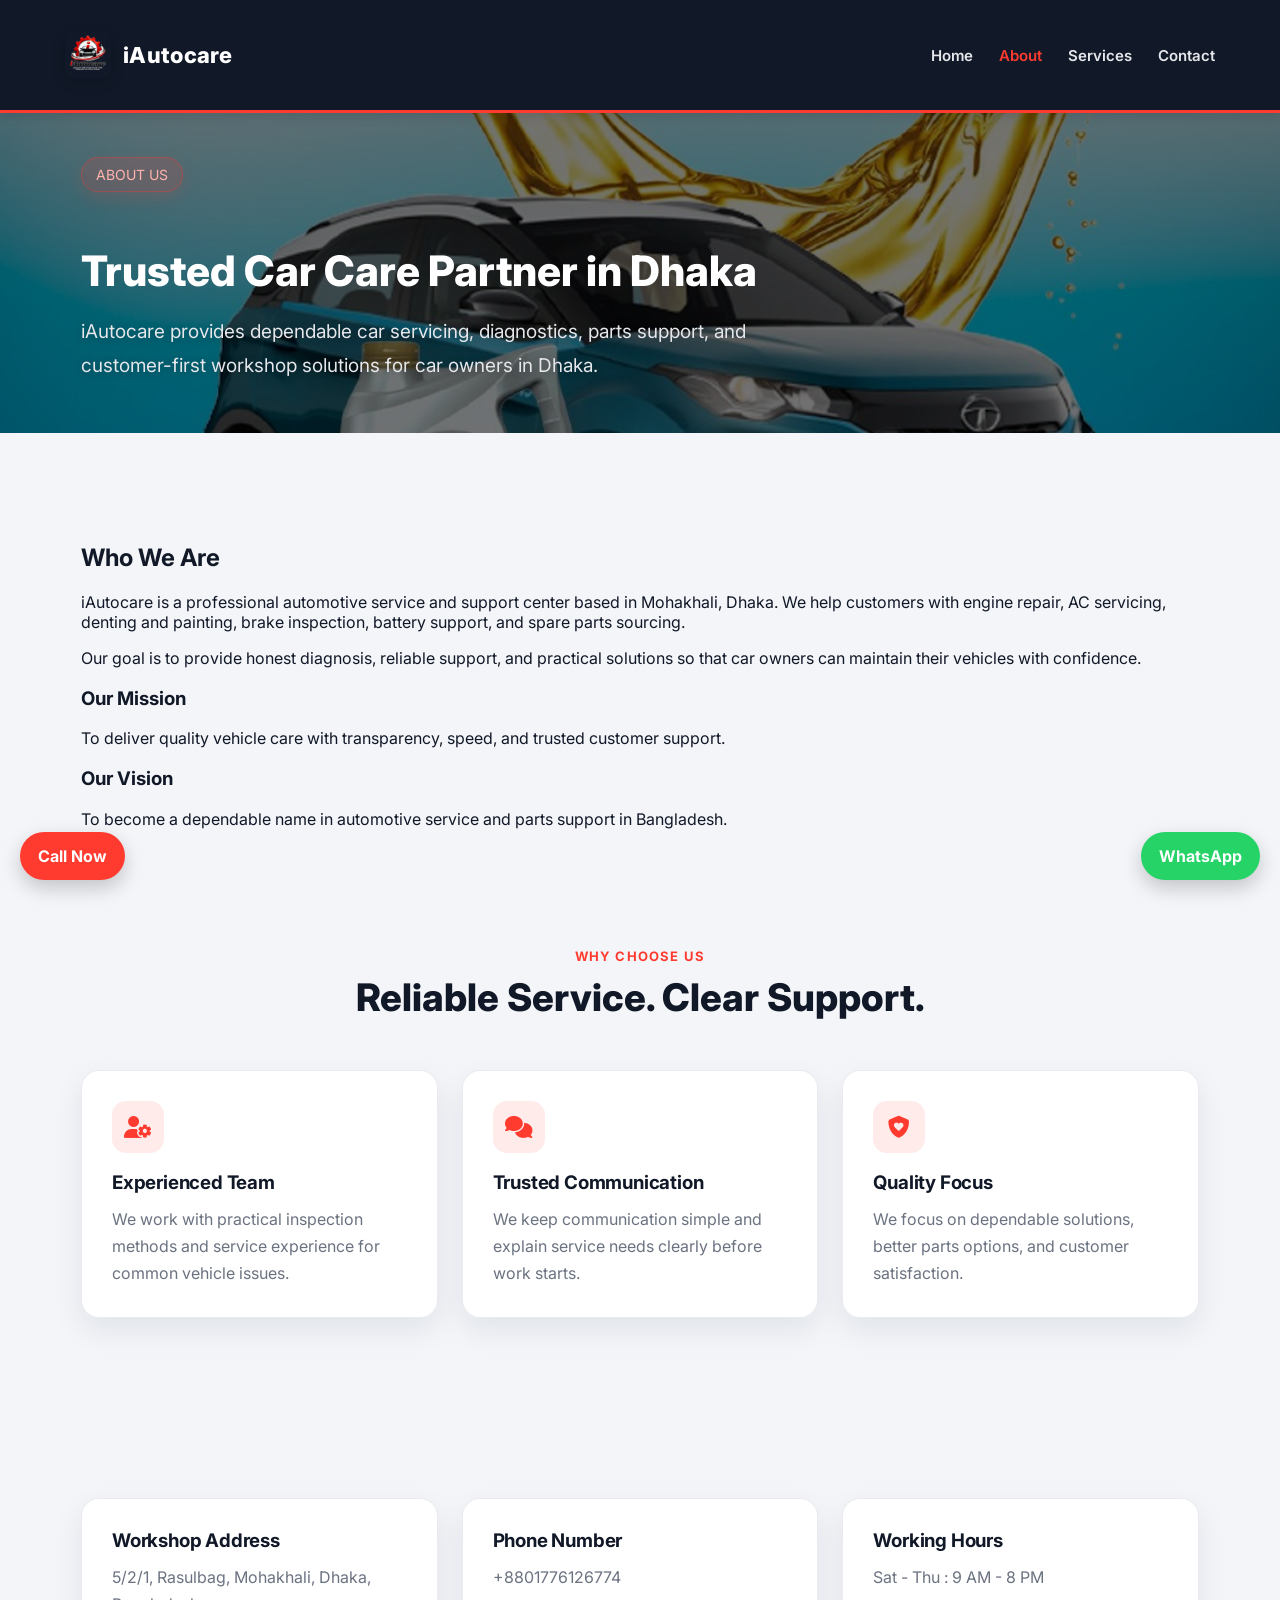
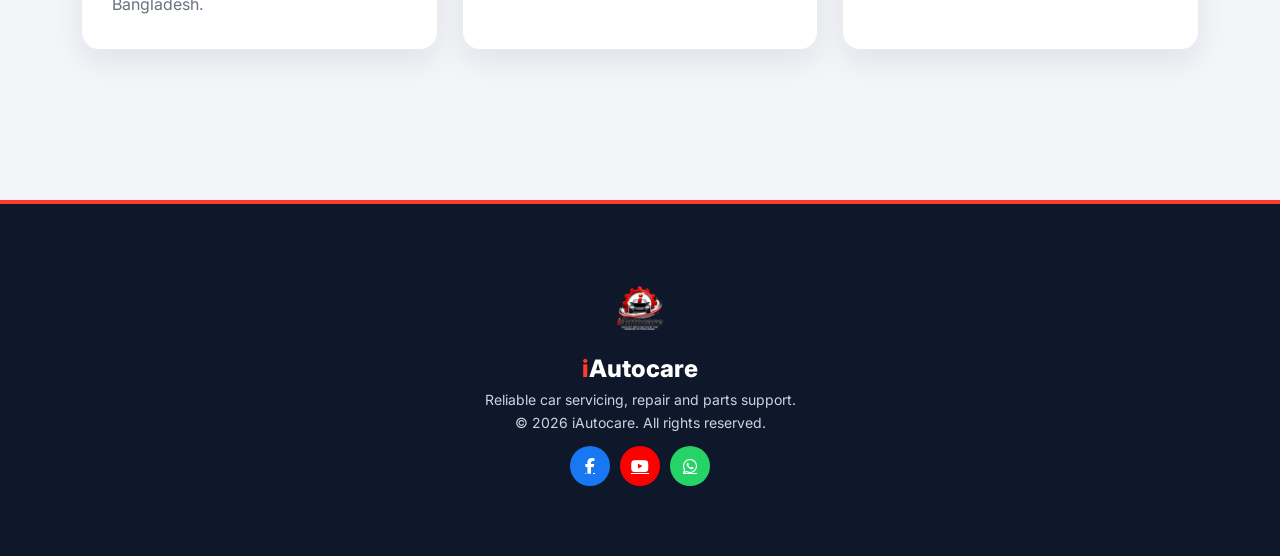
==== about.html @ 0a125080 "Add files via upload" ====
<!DOCTYPE html>
<html lang="en">
<head>
  <meta charset="UTF-8">
  <meta name="viewport" content="width=device-width, initial-scale=1.0">
  <title>About | iAutocare</title>
  <meta name="description" content="Learn more about iAutocare, a trusted car service and repair center in Dhaka offering diagnostics, servicing, parts support, and customer-first solutions.">
  <link rel="stylesheet" href="style.css">
  <link rel="stylesheet" href="https://cdnjs.cloudflare.com/ajax/libs/font-awesome/6.5.0/css/all.min.css">
  <link href="https://fonts.googleapis.com/css2?family=Inter:wght@400;500;600;700;800&display=swap" rel="stylesheet">
  <link rel="icon" href="logo.png">
</head>
<body>
<div id="preloader">
  <div class="loader-box">
    <img src="logo.png" alt="iAutocare Logo" class="loader-logo">
    <div class="loader-spinner"></div>
    <p>Loading iAutocare...</p>
  </div>
</div>

  <header class="topbar">
    <div class="container nav-wrap">
      <div class="logo">
        <img src="logo.png" alt="iAutocare Logo">
        <span><span class="logo-red">i</span>Autocare</span>
      </div>

      <nav class="nav">
        <a href="index.html">Home</a>
        <a href="about.html" class="active">About</a>
        <a href="services.html">Services</a>
        <a href="contact.html">Contact</a>
      </nav>
    </div>
  </header>

  <section class="page-banner about-banner">
    <div class="container hero-content">
      <p class="tag">ABOUT US</p>
      <h1>Trusted Car Care Partner in Dhaka</h1>
      <p class="hero-text">
        iAutocare provides dependable car servicing, diagnostics, parts support,
        and customer-first workshop solutions for car owners in Dhaka.
      </p>
    </div>
  </section>

  <section class="reveal" style="padding: 90px 0;">
    <div class="container">
      <div class="about-grid">
        <div class="about-card large-card">
          <h2>Who We Are</h2>
          <p>
            iAutocare is a professional automotive service and support center based in
            Mohakhali, Dhaka. We help customers with engine repair, AC servicing,
            denting and painting, brake inspection, battery support, and spare parts sourcing.
          </p>
          <p>
            Our goal is to provide honest diagnosis, reliable support, and practical solutions
            so that car owners can maintain their vehicles with confidence.
          </p>
        </div>

        <div class="about-card">
          <h3>Our Mission</h3>
          <p>To deliver quality vehicle care with transparency, speed, and trusted customer support.</p>
        </div>

        <div class="about-card">
          <h3>Our Vision</h3>
          <p>To become a dependable name in automotive service and parts support in Bangladesh.</p>
        </div>
      </div>
    </div>
  </section>

  <section class="reveal" style="padding-bottom: 90px;">
    <div class="container">
      <div class="section-title">
        <p>WHY CHOOSE US</p>
        <h2>Reliable Service. Clear Support.</h2>
      </div>

      <div class="why-grid">
        <div class="why-card">
          <div class="feature-icon"><i class="fa-solid fa-user-gear"></i></div>
          <h3>Experienced Team</h3>
          <p>We work with practical inspection methods and service experience for common vehicle issues.</p>
        </div>

        <div class="why-card">
          <div class="feature-icon"><i class="fa-solid fa-comments"></i></div>
          <h3>Trusted Communication</h3>
          <p>We keep communication simple and explain service needs clearly before work starts.</p>
        </div>

        <div class="why-card">
          <div class="feature-icon"><i class="fa-solid fa-shield-heart"></i></div>
          <h3>Quality Focus</h3>
          <p>We focus on dependable solutions, better parts options, and customer satisfaction.</p>
        </div>
      </div>
    </div>
  </section>

  <section class="contact-preview reveal">
    <div class="container contact-grid">
      <div class="contact-card">
        <h3>Workshop Address</h3>
        <p>5/2/1, Rasulbag, Mohakhali, Dhaka, Bangladesh.</p>
      </div>
      <div class="contact-card">
        <h3>Phone Number</h3>
        <p>+8801776126774</p>
      </div>
      <div class="contact-card">
        <h3>Working Hours</h3>
        <p>Sat - Thu : 9 AM - 8 PM</p>
      </div>
    </div>
  </section>

  <footer class="footer">
  <div class="container footer-container">
    <div class="footer-center">
      <img src="logo.png" class="footer-logo-img" alt="iAutocare logo">
      <h3><span class="logo-red">i</span>Autocare</h3>
      <p>Reliable car servicing, repair and parts support.</p>
      <p>© 2026 iAutocare. All rights reserved.</p>

      <div class="footer-social">
  <a href="#" class="facebook">
    <i class="fab fa-facebook-f"></i>
  </a>

  <a href="#" class="youtube">
    <i class="fab fa-youtube"></i>
  </a>

  <a href="https://wa.me/8801776126774" target="_blank" class="whatsapp">
    <i class="fab fa-whatsapp"></i>
  </a>
</div>
    </div>
  </div>
</footer>

  <a class="whatsapp-btn" href="https://wa.me/8801776126774?text=Hello%20iAutocare,%20I%20need%20car%20service" target="_blank">WhatsApp</a>
  <a class="call-btn" href="tel:+8801776126774">Call Now</a>

  <script src="script.js"></script>
</body>
</html>
---- style.css ----
body {
  margin: 0;
  font-family: 'Inter', Arial, Helvetica, sans-serif;
  background: #f3f5f9;
  color: #111827;
}

html {
  scroll-behavior: smooth;
}

.container {
  width: 90%;
  max-width: 1150px;
  margin: auto;
}

.topbar {
  background: rgba(11, 11, 15, 0.92);
  backdrop-filter: blur(8px);
  position: sticky;
  top: 0;
  z-index: 1000;
  border-bottom: 1px solid rgba(255,255,255,0.06);
  padding: 16px 0;
}

.nav-wrap {
  display: flex;
  justify-content: space-between;
  align-items: center;
}

.logo {
  display: flex;
  align-items: center;
  gap: 12px;
  transition: transform 0.25s ease;
}

.logo:hover {
  transform: translateY(-1px);
}

.logo img {
  height: 46px;
  display: block;
  border-radius: 8px;
  box-shadow: 0 4px 14px rgba(0, 0, 0, 0.18);
}

.logo span {
  font-size: 22px;
  font-weight: 800;
  color: white;
  letter-spacing: 0.3px;
}

.logo-red {
  color: #ff3b30;
}

.nav a {
  color: #ffffff;
  text-decoration: none;
  margin-left: 22px;
  font-size: 15px;
  font-weight: 500;
  transition: color 0.25s ease, opacity 0.25s ease;
}

.nav a:hover,
.nav a.active {
  color: #ff3b30;
}

.hero {
  position: relative;
  min-height: 82vh;
  display: flex;
  align-items: center;
  background: linear-gradient(rgba(0,0,0,0.45), rgba(0,0,0,0.45)), url("https://images.unsplash.com/photo-1487754180451-c456f719a1fc?auto=format&fit=crop&w=1400&q=80");
  background-size: cover;
  background-position: center;
  color: white;
  padding: 110px 0;
  overflow: hidden;
}

.hero-overlay {
  position: absolute;
  inset: 0;
  background: linear-gradient(to right, rgba(0,0,0,0.65), rgba(0,0,0,0.2));
  z-index: 1;
}

.hero-content {
  position: relative;
  z-index: 2;
  max-width: 760px;
  animation: fadeUp 0.9s ease;
}

.tag {
  display: inline-block;
  background: rgba(255, 59, 48, 0.15);
  border: 1px solid rgba(255, 59, 48, 0.35);
  color: #ffb4ad;
  padding: 8px 14px;
  border-radius: 30px;
  font-size: 14px;
  margin-bottom: 18px;
  box-shadow: 0 6px 16px rgba(255, 59, 48, 0.15);
}

.hero h1 {
  font-size: 60px;
  line-height: 1.05;
  margin: 0 0 20px;
  font-weight: 800;
  letter-spacing: -1px;
  text-shadow: 0 2px 12px rgba(0,0,0,0.35);
}

.hero-text {
  font-size: 19px;
  line-height: 1.8;
  color: #d1d5db;
  max-width: 650px;
  text-shadow: 0 1px 8px rgba(0,0,0,0.25);
}

.hero-points {
  display: flex;
  flex-wrap: wrap;
  gap: 16px;
  margin-top: 20px;
  color: #e5e7eb;
  font-size: 14px;
}

.hero-points i {
  color: #ff3b30;
  margin-right: 6px;
}

.hero-buttons {
  margin-top: 30px;
}

.btn {
  display: inline-block;
  text-decoration: none;
  padding: 14px 26px;
  border-radius: 10px;
  font-weight: 700;
  margin-right: 12px;
  border: 0;
  cursor: pointer;
  transition: transform 0.2s ease, box-shadow 0.25s ease, background 0.25s ease;
  box-shadow: 0 10px 24px rgba(0, 0, 0, 0.16);
}

.btn:hover {
  transform: translateY(-2px);
}

.btn-primary {
  background: #ff3b30;
  color: white;
}

.btn-primary:hover {
  background: #e12d23;
}

.btn-dark {
  background: #1f2937;
  color: white;
}

.btn-dark:hover {
  background: #111827;
}

.full-btn {
  width: 100%;
}

.stats {
  background: #0b0b0f;
  padding: 60px 20px;
  text-align: center;
}

.stats-grid {
  display: grid;
  grid-template-columns: repeat(4, 1fr);
  gap: 20px;
}

.stat-box {
  background: #111;
  padding: 30px;
  border-radius: 16px;
  transition: transform 0.3s ease, box-shadow 0.3s ease;
}

.stat-box:hover {
  transform: translateY(-5px);
  box-shadow: 0 10px 25px rgba(0,0,0,0.3);
}

.stat-box h2 {
  font-size: 32px;
  color: #ff3b30;
  margin: 0;
}

.stat-box p {
  color: #ccc;
  margin-top: 10px;
}

.features {
  margin-top: -35px;
  position: relative;
  z-index: 5;
}

.feature-grid,
.service-grid,
.why-grid,
.contact-grid,
.testimonial-grid,
.gallery-grid {
  display: grid;
  grid-template-columns: repeat(3, 1fr);
  gap: 24px;
}

.feature-box,
.card,
.why-card,
.contact-card,
.testimonial-card,
.parts-text,
.parts-form {
  background: rgba(255,255,255,0.97);
  border-radius: 18px;
  padding: 30px;
  box-shadow: 0 12px 30px rgba(17, 24, 39, 0.08);
  border: 1px solid rgba(229, 231, 235, 0.8);
  transition: transform 0.25s ease, box-shadow 0.25s ease;
}

.feature-box:hover,
.card:hover,
.why-card:hover,
.contact-card:hover,
.testimonial-card:hover,
.parts-text:hover,
.parts-form:hover {
  transform: translateY(-6px);
  box-shadow: 0 18px 40px rgba(17, 24, 39, 0.12);
}

.feature-icon {
  width: 52px;
  height: 52px;
  display: inline-flex;
  align-items: center;
  justify-content: center;
  border-radius: 14px;
  background: rgba(255, 59, 48, 0.1);
  color: #ff3b30;
  font-size: 22px;
  margin-bottom: 18px;
}

.services-section,
.parts-section,
.testimonial-section,
.gallery-section,
.contact-preview,
.cta-section {
  padding: 90px 0;
}

.section-title {
  text-align: center;
  margin-bottom: 50px;
}

.section-title p {
  color: #ff3b30;
  font-weight: 700;
  margin-bottom: 10px;
  font-size: 13px;
  letter-spacing: 1.2px;
  text-transform: uppercase;
}

.section-title h2 {
  font-size: 38px;
  margin: 0;
  font-weight: 800;
  color: #111827;
}

.card h3,
.feature-box h3,
.why-card h3,
.contact-card h3,
.testimonial-card h4 {
  margin-top: 0;
  margin-bottom: 12px;
  letter-spacing: -0.2px;
}

.card p,
.feature-box p,
.why-card p,
.contact-card p,
.testimonial-card p,
.parts-text p {
  margin: 0;
  color: #6b7280;
  line-height: 1.7;
}

.parts-box {
  display: grid;
  grid-template-columns: 1fr 1fr;
  gap: 28px;
  align-items: start;
}

.check-list {
  padding-left: 18px;
  color: #374151;
  line-height: 1.9;
  margin-top: 20px;
}

.parts-form input,
.parts-form textarea {
  width: 100%;
  padding: 14px 14px;
  margin-bottom: 14px;
  border: 1px solid #d1d5db;
  border-radius: 10px;
  font-size: 15px;
  box-sizing: border-box;
  transition: border-color 0.25s ease, box-shadow 0.25s ease, background 0.25s ease;
}

.parts-form textarea {
  min-height: 130px;
  resize: vertical;
}

.parts-form input:focus,
.parts-form textarea:focus {
  outline: none;
  border-color: #ff3b30;
  box-shadow: 0 0 0 4px rgba(255, 59, 48, 0.12);
  background: #fff;
}

.testimonial-card p {
  font-style: italic;
}

.gallery-item {
  position: relative;
  border-radius: 16px;
  overflow: hidden;
  height: 220px;
  box-shadow: 0 10px 24px rgba(0,0,0,0.08);
}

.gallery-item img {
  width: 100%;
  height: 100%;
  object-fit: cover;
  transition: 0.4s;
}

.gallery-item p {
  position: absolute;
  bottom: 10px;
  left: 15px;
  color: white;
  font-weight: 700;
  z-index: 2;
  margin: 0;
}

.gallery-item::after {
  content: "";
  position: absolute;
  inset: 0;
  background: rgba(0,0,0,0.35);
}

.gallery-item:hover img {
  transform: scale(1.08);
}

.cta-box {
  background: linear-gradient(135deg, #111827, #1f2937);
  color: white;
  border-radius: 20px;
  padding: 35px 40px;
  display: flex;
  justify-content: space-between;
  align-items: center;
}

.small-title {
  color: #ff8a80;
  margin: 0 0 8px;
  font-weight: 700;
}

.cta-box h2 {
  margin: 0;
  font-size: 30px;
}

.footer {
  background: linear-gradient(135deg, #0d0d0d, #1a1a1a);
  padding: 40px;
  position: relative;
  border-top: 1px solid rgba(255,255,255,0.05);
}

.footer-container {
  position: relative;
}

.footer-left {
  position: absolute;
  left: 0;
  top: 50%;
  transform: translateY(-50%);
}

.footer-left a {
  background: #1a1a1a;
  padding: 12px;
  border-radius: 50%;
  margin: 6px;
  display: block;
  color: #ccc;
  transition: 0.3s;
}

.footer-left a:hover {
  background: #ff3b30;
  color: white;
  transform: translateY(-3px);
}

.footer-center {
  text-align: center;
}

.footer-logo-img {
  height: 55px;
  margin-bottom: 8px;
  transition: 0.3s;
}

.footer-logo-img:hover {
  transform: scale(1.08);
  filter: drop-shadow(0 0 8px #ff3b30);
}

.footer-center h3 {
  color: white;
  font-size: 22px;
  margin: 0 0 10px;
}

.footer-center p {
  color: #ccc;
  font-size: 14px;
  margin: 4px 0;
}

.whatsapp-btn,
.call-btn {
  position: fixed;
  bottom: 20px;
  color: white;
  text-decoration: none;
  padding: 14px 18px;
  border-radius: 30px;
  font-weight: 700;
  box-shadow: 0 8px 20px rgba(0,0,0,0.2);
  transition: transform 0.25s ease, box-shadow 0.25s ease;
  z-index: 999;
}

.whatsapp-btn {
  right: 20px;
  background: #25d366;
}

.call-btn {
  left: 20px;
  background: #ff3b30;
}

.whatsapp-btn:hover,
.call-btn:hover {
  transform: translateY(-3px);
  box-shadow: 0 14px 28px rgba(0, 0, 0, 0.22);
}

.reveal {
  opacity: 0;
  transform: translateY(40px);
  transition: all 0.8s ease;
}

.reveal.active {
  opacity: 1;
  transform: translateY(0);
}

@keyframes fadeUp {
  from {
    opacity: 0;
    transform: translateY(18px);
  }
  to {
    opacity: 1;
    transform: translateY(0);
  }
}

@media (max-width: 900px) {
  .feature-grid,
  .service-grid,
  .contact-grid,
  .testimonial-grid,
  .gallery-grid,
  .parts-box,
  .stats-grid {
    grid-template-columns: 1fr;
  }

  .nav-wrap,
  .cta-box {
    flex-direction: column;
    align-items: flex-start;
    gap: 16px;
  }

  .hero h1 {
    font-size: 40px;
  }

  .hero-text {
    font-size: 16px;
  }

  .features {
    margin-top: 0;
    padding-top: 25px;
  }

  .footer-left {
    position: static;
    transform: none;
    margin-bottom: 16px;
    text-align: center;
  }

  .footer-left a {
    display: inline-block;
  }

  .footer-container {
    text-align: center;
  }

  .nav a {
    margin-left: 0;
    margin-right: 16px;
  }
}
/* PREMIUM FEATURE CARDS */

.features {
  margin-top: -35px;
  position: relative;
  z-index: 5;
}

.feature-grid {
  display: grid;
  grid-template-columns: repeat(3, 1fr);
  gap: 28px;
}

.premium-feature {
  background: linear-gradient(180deg, #ffffff, #f8fafc);
  border-radius: 22px;
  padding: 32px 28px 30px;
  box-shadow: 0 18px 40px rgba(15, 23, 42, 0.08);
  border: 1px solid rgba(226, 232, 240, 0.9);
  text-align: left;
  position: relative;
  overflow: hidden;
  transition: transform 0.3s ease, box-shadow 0.3s ease;
}

.premium-feature::before {
  content: "";
  position: absolute;
  top: 0;
  left: 0;
  height: 4px;
  width: 100%;
  background: linear-gradient(90deg, #ff3b30, #ff6a5f);
}

.premium-feature:hover {
  transform: translateY(-8px);
  box-shadow: 0 24px 50px rgba(15, 23, 42, 0.14);
}

.premium-icon-wrap {
  margin-bottom: 22px;
}

.premium-icon {
  width: 74px;
  height: 74px;
  border-radius: 50%;
  display: inline-flex;
  align-items: center;
  justify-content: center;
  background: radial-gradient(circle at 30% 30%, #ff5a4f, #ff1f1f);
  color: #ffffff;
  font-size: 30px;
  box-shadow: 0 14px 28px rgba(255, 59, 48, 0.28);
  border: 3px solid rgba(255,255,255,0.25);
}

.premium-feature h3 {
  font-size: 20px;
  font-weight: 800;
  margin: 0 0 14px;
  color: #0f172a;
}

.feature-line {
  width: 100%;
  height: 1px;
  background: linear-gradient(90deg, rgba(226,232,240,1), rgba(226,232,240,0.2));
  margin-bottom: 18px;
}

.premium-feature p {
  margin: 0;
  color: #475569;
  line-height: 1.8;
  font-size: 16px;
}

@media (max-width: 900px) {
  .feature-grid {
    grid-template-columns: 1fr;
  }

  .premium-feature {
    padding: 28px 22px;
  }

  .premium-icon {
    width: 66px;
    height: 66px;
    font-size: 26px;
  }
}
/* PREMIUM SERVICE CARDS */

.premium-service-card {
  background: linear-gradient(180deg, #ffffff, #f8fafc);
  border-radius: 22px;
  padding: 28px;
  box-shadow: 0 18px 40px rgba(15, 23, 42, 0.08);
  border: 1px solid rgba(226, 232, 240, 0.9);
  position: relative;
  overflow: hidden;
  transition: transform 0.3s ease, box-shadow 0.3s ease;
}

.premium-service-card::before {
  content: "";
  position: absolute;
  inset: 0 auto auto 0;
  width: 100%;
  height: 4px;
  background: linear-gradient(90deg, #ff3b30, #ff6a5f);
}

.premium-service-card:hover {
  transform: translateY(-8px);
  box-shadow: 0 24px 50px rgba(15, 23, 42, 0.14);
}

.service-top {
  display: flex;
  align-items: center;
  justify-content: space-between;
  margin-bottom: 18px;
}

.service-badge {
  width: 58px;
  height: 58px;
  border-radius: 16px;
  display: inline-flex;
  align-items: center;
  justify-content: center;
  background: rgba(255, 59, 48, 0.1);
  color: #ff3b30;
  font-size: 24px;
}

.service-label {
  font-size: 12px;
  font-weight: 700;
  text-transform: uppercase;
  letter-spacing: 1px;
  color: #ff3b30;
  background: rgba(255, 59, 48, 0.08);
  padding: 8px 12px;
  border-radius: 999px;
}

.premium-service-card h3 {
  font-size: 22px;
  font-weight: 800;
  margin: 0 0 14px;
  color: #0f172a;
}

.premium-service-card p {
  margin: 0;
  color: #475569;
  line-height: 1.8;
  font-size: 15px;
}

.service-link {
  display: inline-flex;
  align-items: center;
  gap: 8px;
  margin-top: 22px;
  text-decoration: none;
  font-weight: 700;
  color: #111827;
  transition: color 0.25s ease, transform 0.25s ease;
}

.service-link i {
  font-size: 13px;
}

.service-link:hover {
  color: #ff3b30;
  transform: translateX(3px);
}

@media (max-width: 900px) {
  .premium-service-card {
    padding: 24px 20px;
  }

  .service-top {
    gap: 12px;
    align-items: flex-start;
    flex-direction: column;
  }
}
/* SERVICES PAGE PREMIUM */

.services-hero {
  padding: 80px 0;
  text-align: center;
  background: linear-gradient(135deg, #0f172a, #1e293b);
  color: white;
}

.services-hero h1 {
  font-size: 40px;
  margin-bottom: 10px;
}

.services-hero p {
  color: #cbd5e1;
}

/* GRID */
.service-grid {
  display: grid;
  grid-template-columns: repeat(3, 1fr);
  gap: 28px;
  padding: 60px 0;
}

.premium-service-card h3 {
  margin-bottom: 10px;
  font-size: 20px;
}

.premium-service-card p {
  color: #555;
  font-size: 14px;
}

/* FOOTER CENTER */
.footer-center {
  text-align: center;
  padding: 40px 0;
}

.footer-logo {
  height: 50px;
  margin-bottom: 10px;
}

.social-icons {
  margin-top: 15px;
}

.social-icons a {
  margin: 0 10px;
  color: white;
  background: #ff3b30;
  padding: 10px;
  border-radius: 50%;
}

@media (max-width: 900px) {
  .service-grid {
    grid-template-columns: 1fr;
  }
}
/* FINAL FIX FOR SERVICES PAGE */

.services-hero {
  padding: 80px 0;
  text-align: center;
  background: linear-gradient(135deg, #0f172a, #1e293b);
  color: white;
}

.services-hero h1 {
  font-size: 40px;
  margin-bottom: 10px;
}

.services-hero p {
  color: #cbd5e1;
  margin: 0;
}

.service-grid {
  display: grid;
  grid-template-columns: repeat(3, 1fr);
  gap: 28px;
  padding: 60px 0;
}

.premium-service-card {
  background: linear-gradient(180deg, #ffffff, #f8fafc) !important;
  border-radius: 22px !important;
  padding: 30px !important;
  text-align: center;
  box-shadow: 0 18px 40px rgba(15, 23, 42, 0.08) !important;
  border: 1px solid rgba(226, 232, 240, 0.9) !important;
  position: relative;
  overflow: hidden;
  transition: transform 0.3s ease, box-shadow 0.3s ease;
}

.premium-service-card::before {
  content: "";
  position: absolute;
  inset: 0 auto auto 0;
  width: 100%;
  height: 4px;
  background: linear-gradient(90deg, #ff3b30, #ff6a5f);
}

.premium-service-card:hover {
  transform: translateY(-10px);
  box-shadow: 0 25px 60px rgba(15, 23, 42, 0.14);
}

.service-icon {
  font-size: 30px;
  color: #ff3b30;
  margin-bottom: 15px;
}

.premium-service-card h3 {
  font-size: 20px;
  margin-bottom: 10px;
  color: #111827;
}

.premium-service-card p {
  color: #555;
  font-size: 14px;
  line-height: 1.7;
  margin: 0;
}

.footer-center {
  text-align: center;
  padding: 40px 0;
}

.social-icons {
  margin-top: 15px;
}

.social-icons a {
  margin: 0 10px;
  color: white;
  background: #ff3b30;
  padding: 10px;
  border-radius: 50%;
  display: inline-block;
}

@media (max-width: 900px) {
  .service-grid {
    grid-template-columns: 1fr;
  }
}
/* PREMIUM FOOTER FIX */

footer {
  background: #0f172a;
  color: #cbd5e1;
  padding: 60px 0 40px;
  position: relative;
}

.footer-container {
  max-width: 1100px;
  margin: auto;
  text-align: center;
  position: relative;
}

/* Logo center */
.footer-logo img {
  height: 50px;
  margin-bottom: 10px;
}

.footer-logo h2 {
  color: white;
  margin-bottom: 8px;
}

/* Text */
.footer-text {
  font-size: 14px;
  margin-bottom: 10px;
}

/* ABOUT / SERVICES / CONTACT HERO FINAL */

.page-banner,
.services-hero {
  position: relative;
  min-height: 320px;
  display: flex;
  align-items: center;
  color: white;
  overflow: hidden;
  background-size: cover;
  background-position: center;
}

.page-banner::before,
.services-hero::before {
  content: "";
  position: absolute;
  inset: 0;
  background: rgba(0, 0, 0, 0.55);
}

.page-banner .container,
.services-hero .container {
  position: relative;
  z-index: 2;
}

.page-banner h1,
.services-hero h1 {
  font-size: 42px;
  font-weight: 800;
  margin-bottom: 10px;
  color: white;
}

.page-banner .hero-text,
.services-hero .hero-text {
  color: #e5e7eb;
  max-width: 700px;
}

.about-banner {
  background: url('images/about.jpg') center/cover no-repeat;
}

.contact-banner {
  background: url('images/contact.jpg') center/cover no-repeat;
}

.services-banner {
  background: url('images/service.jpg') center/cover no-repeat;
}

@media (max-width: 900px) {
  .page-banner,
  .services-hero {
    min-height: 260px;
    padding: 40px 0;
  }

  .page-banner h1,
  .services-hero h1 {
    font-size: 30px;
  }
}
/* PRELOADER FINAL FIX */

#preloader {
  position: fixed !important;
  top: 0 !important;
  left: 0 !important;
  right: 0 !important;
  bottom: 0 !important;
  width: 100% !important;
  height: 100vh !important;
  background: #05070d !important;
  display: flex !important;
  align-items: center !important;
  justify-content: center !important;
  z-index: 999999 !important;
  overflow: hidden !important;
}

#preloader.hide {
  opacity: 0;
  visibility: hidden;
  pointer-events: none;
  transition: opacity 0.5s ease, visibility 0.5s ease;
}

.loader-box {
  display: flex !important;
  flex-direction: column !important;
  align-items: center !important;
  justify-content: center !important;
  text-align: center !important;
  margin: 0 auto !important;
}

.loader-logo {
  width: 85px !important;
  height: 85px !important;
  object-fit: contain !important;
  margin-bottom: 20px !important;
}

.loader-spinner {
  width: 44px !important;
  height: 44px !important;
  margin: 0 auto 16px !important;
  border: 4px solid rgba(255,255,255,0.14) !important;
  border-top: 4px solid #ff3b30 !important;
  border-radius: 50% !important;
  animation: spin 0.9s linear infinite !important;
}

.loader-box p {
  color: #ffffff !important;
  font-size: 15px !important;
  margin: 0 !important;
  letter-spacing: 0.4px !important;
}

@keyframes spin {
  to {
    transform: rotate(360deg);
  }
}
/* MOBILE OVERFLOW FIX */
html, body {
  overflow-x: hidden;
  max-width: 100%;
}

* {
  box-sizing: border-box;
}

img {
  max-width: 100%;
  height: auto;
}

.container {
  width: 100%;
  max-width: 1150px;
  margin: 0 auto;
  padding-left: 16px;
  padding-right: 16px;
}

@media (max-width: 900px) {
  .nav-wrap {
    flex-direction: column;
    align-items: flex-start;
    gap: 14px;
  }

  .nav {
    display: flex;
    flex-wrap: wrap;
    gap: 14px;
  }

  .nav a {
    margin-left: 0;
    margin-right: 0;
  }

  .logo {
    flex-wrap: wrap;
  }

  .hero,
  .page-banner,
  .services-hero {
    width: 100%;
    overflow: hidden;
  }

  .hero h1,
  .page-banner h1,
  .services-hero h1 {
    font-size: 34px;
    line-height: 1.15;
    word-break: break-word;
  }

  .hero-text,
  .page-banner .hero-text,
  .services-hero .hero-text {
    font-size: 16px;
    line-height: 1.7;
  }

  .hero-buttons {
    display: flex;
    flex-direction: column;
    gap: 12px;
  }

  .hero-buttons .btn {
    width: 100%;
    margin-right: 0;
    text-align: center;
  }
}
@media (max-width: 768px) {
  .why-grid {
    grid-template-columns: 1fr !important;
  }

  .why-card {
    width: 100%;
  }
}
/* CLEAN PREMIUM HEADER */
.topbar {
  background: #111827;
  border-bottom: 3px solid #ff3b30;
  box-shadow: 0 2px 12px rgba(0, 0, 0, 0.12);
}

.nav-wrap {
  display: flex;
  justify-content: space-between;
  align-items: center;
  padding: 16px 0;
}

.logo {
  display: flex;
  align-items: center;
  gap: 12px;
}

.logo img {
  width: 46px;
  height: 46px;
  object-fit: contain;
}

.logo span {
  font-size: 22px;
  font-weight: 800;
  color: #ffffff;
}

.logo-red {
  color: #ff3b30;
}

.nav a {
  color: #e5e7eb;
  text-decoration: none;
  margin-left: 22px;
  font-size: 15px;
  font-weight: 600;
  transition: color 0.25s ease;
}

.nav a:hover,
.nav a.active {
  color: #ff3b30;
}

/* CLEAN PREMIUM FOOTER */
.footer {
  background: #0f172a;
  border-top: 4px solid #ff3b30;
  margin-top: 60px;
  padding: 38px 20px 30px;
}

.footer-container {
  text-align: center;
}

.footer-logo-img {
  width: 58px;
  height: 58px;
  object-fit: contain;
  margin-bottom: 10px;
}

.footer-center h3 {
  color: #ffffff;
  margin: 0 0 8px;
  font-size: 24px;
  font-weight: 800;
}

.footer-center p {
  color: #cbd5e1;
  margin: 6px 0;
  font-size: 14px;
}

.footer-social {
  display: flex;
  justify-content: center;   /* center করবে */
  align-items: center;
  gap: 10px;
  margin-top: 15px;
}

.footer-social a {
  display: flex;
  align-items: center;
  justify-content: center;

  width: 40px;
  height: 40px;

  border-radius: 50%;
  background: #1e293b;
  color: #fff;

  font-size: 16px;
  transition: 0.3s ease;
}
/* Facebook */
.footer-social a.facebook {
  background: #1877f2;
}

/* YouTube */
.footer-social a.youtube {
  background: #ff0000;
}

/* WhatsApp */
.footer-social a.whatsapp {
  background: #25d366;
}

.footer-social a:hover {
  background: #ff3b30;
}

/* MOBILE */
@media (max-width: 768px) {
  .nav-wrap {
    flex-direction: column;
    align-items: flex-start;
    gap: 14px;
  }

  .nav {
    display: flex;
    flex-wrap: wrap;
    gap: 14px;
  }

  .nav a {
    margin-left: 0;
  }

  .logo span {
    font-size: 20px;
  }
}
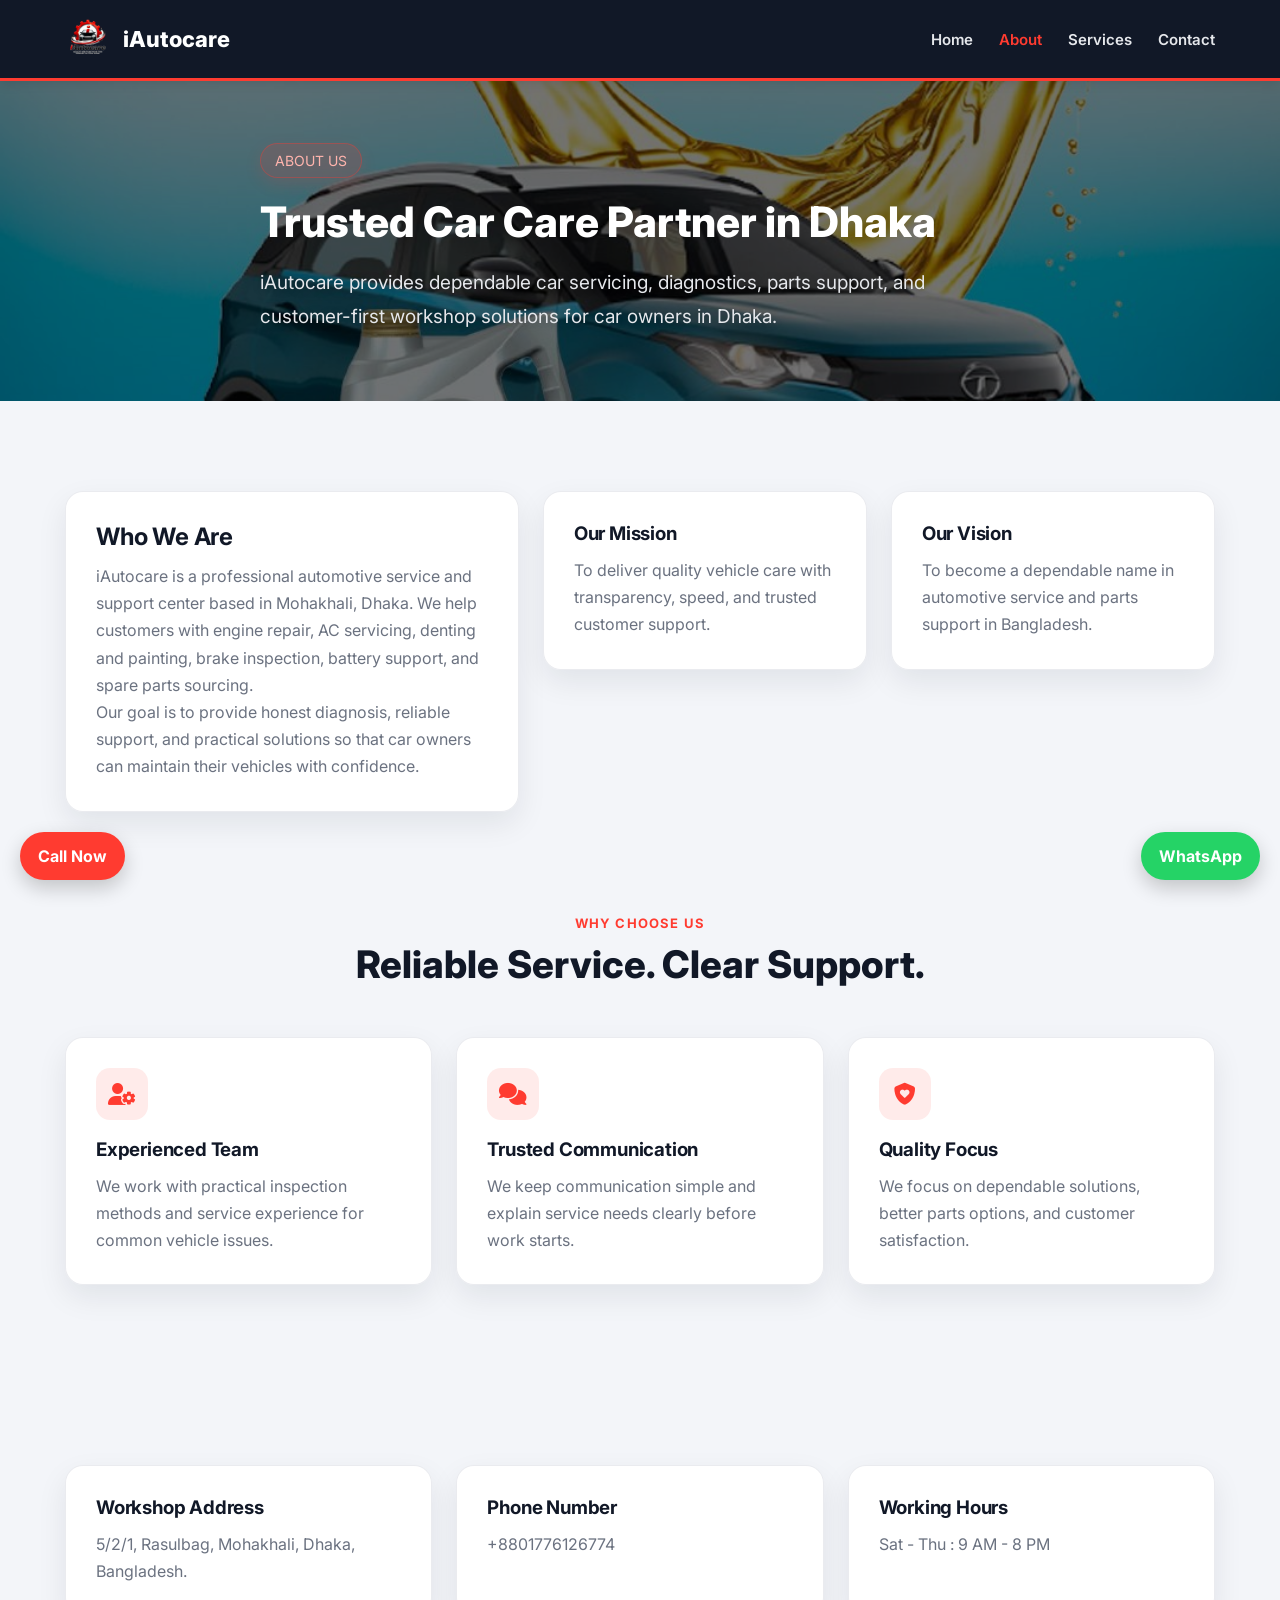
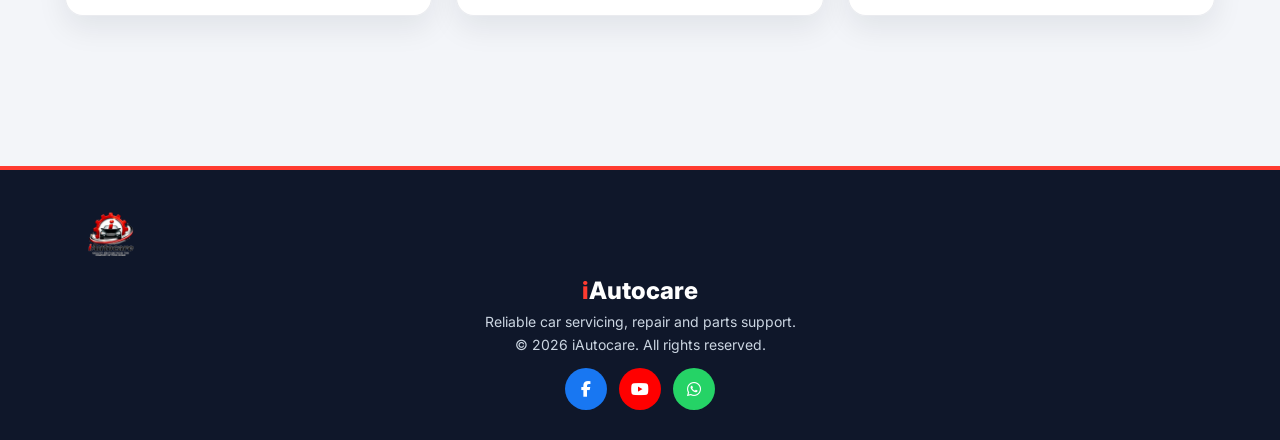
==== commit 16f2a27e: "Add files via upload" ====
--- a/about.html
+++ b/about.html
@@ -5,7 +5,7 @@
   <meta name="viewport" content="width=device-width, initial-scale=1.0">
   <title>About | iAutocare</title>
   <meta name="description" content="Learn more about iAutocare, a trusted car service and repair center in Dhaka offering diagnostics, servicing, parts support, and customer-first solutions.">
-  <link rel="stylesheet" href="style.css">
+  <link rel="stylesheet" href="style.css?v=3">
   <link rel="stylesheet" href="https://cdnjs.cloudflare.com/ajax/libs/font-awesome/6.5.0/css/all.min.css">
   <link href="https://fonts.googleapis.com/css2?family=Inter:wght@400;500;600;700;800&display=swap" rel="stylesheet">
   <link rel="icon" href="logo.png">
--- a/style.css
+++ b/style.css
@@ -1,59 +1,71 @@
+/* =========================
+   IAUTOCARE - FINAL CSS
+   DUPLICATE FREE VERSION
+========================= */
+
+/* ===== RESET / BASE ===== */
+* {
+  box-sizing: border-box;
+}
+
+html {
+  scroll-behavior: smooth;
+  overflow-x: hidden;
+}
+
 body {
   margin: 0;
   font-family: 'Inter', Arial, Helvetica, sans-serif;
   background: #f3f5f9;
   color: #111827;
-}
-
-html {
-  scroll-behavior: smooth;
+  overflow-x: hidden;
+}
+
+img {
+  max-width: 100%;
+  height: auto;
+  display: block;
 }
 
 .container {
   width: 90%;
   max-width: 1150px;
-  margin: auto;
-}
-
+  margin: 0 auto;
+}
+
+/* ===== HEADER ===== */
 .topbar {
-  background: rgba(11, 11, 15, 0.92);
-  backdrop-filter: blur(8px);
+  background: #111827;
+  border-bottom: 3px solid #ff3b30;
+  box-shadow: 0 2px 12px rgba(0, 0, 0, 0.12);
   position: sticky;
   top: 0;
   z-index: 1000;
-  border-bottom: 1px solid rgba(255,255,255,0.06);
-  padding: 16px 0;
 }
 
 .nav-wrap {
   display: flex;
   justify-content: space-between;
   align-items: center;
+  padding: 16px 0;
 }
 
 .logo {
   display: flex;
   align-items: center;
   gap: 12px;
-  transition: transform 0.25s ease;
-}
-
-.logo:hover {
-  transform: translateY(-1px);
 }
 
 .logo img {
+  width: 46px;
   height: 46px;
-  display: block;
-  border-radius: 8px;
-  box-shadow: 0 4px 14px rgba(0, 0, 0, 0.18);
+  object-fit: contain;
 }
 
 .logo span {
   font-size: 22px;
   font-weight: 800;
-  color: white;
-  letter-spacing: 0.3px;
+  color: #ffffff;
 }
 
 .logo-red {
@@ -61,12 +73,12 @@
 }
 
 .nav a {
-  color: #ffffff;
+  color: #e5e7eb;
   text-decoration: none;
   margin-left: 22px;
   font-size: 15px;
-  font-weight: 500;
-  transition: color 0.25s ease, opacity 0.25s ease;
+  font-weight: 600;
+  transition: color 0.25s ease;
 }
 
 .nav a:hover,
@@ -74,15 +86,57 @@
   color: #ff3b30;
 }
 
+/* ===== BUTTONS ===== */
+.btn {
+  display: inline-block;
+  text-decoration: none;
+  padding: 14px 26px;
+  border-radius: 10px;
+  font-weight: 700;
+  border: 0;
+  cursor: pointer;
+  transition: transform 0.2s ease, box-shadow 0.25s ease, background 0.25s ease;
+  box-shadow: 0 10px 24px rgba(0, 0, 0, 0.16);
+}
+
+.btn:hover {
+  transform: translateY(-2px);
+}
+
+.btn-primary {
+  background: #ff3b30;
+  color: #ffffff;
+}
+
+.btn-primary:hover {
+  background: #e12d23;
+}
+
+.btn-dark {
+  background: #1f2937;
+  color: #ffffff;
+}
+
+.btn-dark:hover {
+  background: #111827;
+}
+
+.full-btn {
+  width: 100%;
+}
+
+/* ===== HERO HOME ===== */
 .hero {
   position: relative;
   min-height: 82vh;
   display: flex;
   align-items: center;
-  background: linear-gradient(rgba(0,0,0,0.45), rgba(0,0,0,0.45)), url("https://images.unsplash.com/photo-1487754180451-c456f719a1fc?auto=format&fit=crop&w=1400&q=80");
+  background:
+    linear-gradient(rgba(0,0,0,0.45), rgba(0,0,0,0.45)),
+    url("https://images.unsplash.com/photo-1487754180451-c456f719a1fc?auto=format&fit=crop&w=1400&q=80");
   background-size: cover;
   background-position: center;
-  color: white;
+  color: #ffffff;
   padding: 110px 0;
   overflow: hidden;
 }
@@ -90,7 +144,7 @@
 .hero-overlay {
   position: absolute;
   inset: 0;
-  background: linear-gradient(to right, rgba(0,0,0,0.65), rgba(0,0,0,0.2));
+  background: linear-gradient(to right, rgba(0,0,0,0.65), rgba(0,0,0,0.20));
   z-index: 1;
 }
 
@@ -148,45 +202,95 @@
   margin-top: 30px;
 }
 
-.btn {
+/* ===== PAGE BANNERS ===== */
+.page-banner,
+.services-hero {
+  position: relative;
+  min-height: 320px;
+  display: flex;
+  align-items: center;
+  color: #ffffff;
+  overflow: hidden;
+  background-size: cover;
+  background-position: center;
+}
+
+.page-banner::before,
+.services-hero::before {
+  content: "";
+  position: absolute;
+  inset: 0;
+  background: rgba(0, 0, 0, 0.55);
+}
+
+.page-banner .container,
+.services-hero .container {
+  position: relative;
+  z-index: 2;
+}
+
+.page-banner h1,
+.services-hero h1 {
+  font-size: 42px;
+  font-weight: 800;
+  margin: 0 0 10px;
+  color: #ffffff;
+}
+
+.page-banner .hero-text,
+.services-hero .hero-text,
+.services-hero p {
+  color: #e5e7eb;
+  max-width: 700px;
+}
+
+.about-banner {
+  background: url('images/about.jpg') center/cover no-repeat;
+}
+
+.contact-banner {
+  background: url('images/contact.jpg') center/cover no-repeat;
+}
+
+.services-banner {
+  background: url('images/service.jpg') center/cover no-repeat;
+}
+
+.services-hero .hero-content {
+  text-align: center;
+  max-width: 760px;
+  margin: 0 auto;
+}
+
+.services-hero .tag {
   display: inline-block;
-  text-decoration: none;
-  padding: 14px 26px;
-  border-radius: 10px;
+  background: rgba(255, 59, 48, 0.14);
+  border: 1px solid rgba(255, 59, 48, 0.28);
+  color: #ffd1cc;
+  padding: 8px 16px;
+  border-radius: 999px;
+  font-size: 13px;
   font-weight: 700;
-  margin-right: 12px;
-  border: 0;
-  cursor: pointer;
-  transition: transform 0.2s ease, box-shadow 0.25s ease, background 0.25s ease;
-  box-shadow: 0 10px 24px rgba(0, 0, 0, 0.16);
-}
-
-.btn:hover {
-  transform: translateY(-2px);
-}
-
-.btn-primary {
-  background: #ff3b30;
-  color: white;
-}
-
-.btn-primary:hover {
-  background: #e12d23;
-}
-
-.btn-dark {
-  background: #1f2937;
-  color: white;
-}
-
-.btn-dark:hover {
-  background: #111827;
-}
-
-.full-btn {
-  width: 100%;
-}
-
+  letter-spacing: 0.8px;
+  margin-bottom: 18px;
+}
+
+.services-hero h1 {
+  font-size: 52px;
+  line-height: 1.1;
+  font-weight: 800;
+  letter-spacing: -0.8px;
+  margin-bottom: 14px;
+}
+
+.services-hero .hero-text,
+.services-hero p {
+  font-size: 20px;
+  line-height: 1.8;
+  margin: 0 auto;
+}
+
+/* ===== STATS ===== */
 .stats {
   background: #0b0b0f;
   padding: 60px 20px;
@@ -200,7 +304,7 @@
 }
 
 .stat-box {
-  background: #111;
+  background: #111111;
   padding: 30px;
   border-radius: 16px;
   transition: transform 0.3s ease, box-shadow 0.3s ease;
@@ -218,66 +322,11 @@
 }
 
 .stat-box p {
-  color: #ccc;
+  color: #cccccc;
   margin-top: 10px;
 }
 
-.features {
-  margin-top: -35px;
-  position: relative;
-  z-index: 5;
-}
-
-.feature-grid,
-.service-grid,
-.why-grid,
-.contact-grid,
-.testimonial-grid,
-.gallery-grid {
-  display: grid;
-  grid-template-columns: repeat(3, 1fr);
-  gap: 24px;
-}
-
-.feature-box,
-.card,
-.why-card,
-.contact-card,
-.testimonial-card,
-.parts-text,
-.parts-form {
-  background: rgba(255,255,255,0.97);
-  border-radius: 18px;
-  padding: 30px;
-  box-shadow: 0 12px 30px rgba(17, 24, 39, 0.08);
-  border: 1px solid rgba(229, 231, 235, 0.8);
-  transition: transform 0.25s ease, box-shadow 0.25s ease;
-}
-
-.feature-box:hover,
-.card:hover,
-.why-card:hover,
-.contact-card:hover,
-.testimonial-card:hover,
-.parts-text:hover,
-.parts-form:hover {
-  transform: translateY(-6px);
-  box-shadow: 0 18px 40px rgba(17, 24, 39, 0.12);
-}
-
-.feature-icon {
-  width: 52px;
-  height: 52px;
-  display: inline-flex;
-  align-items: center;
-  justify-content: center;
-  border-radius: 14px;
-  background: rgba(255, 59, 48, 0.1);
-  color: #ff3b30;
-  font-size: 22px;
-  margin-bottom: 18px;
-}
-
+/* ===== COMMON SECTIONS ===== */
 .services-section,
 .parts-section,
 .testimonial-section,
@@ -308,11 +357,94 @@
   color: #111827;
 }
 
+/* ===== CARDS / GRIDS ===== */
+.features {
+  margin-top: -35px;
+  position: relative;
+  z-index: 5;
+}
+
+.feature-grid,
+.service-grid,
+.why-grid,
+.contact-grid,
+.testimonial-grid,
+.gallery-grid,
+.about-grid,
+.contact-page-grid {
+  display: grid;
+  gap: 24px;
+}
+
+.feature-grid,
+.service-grid,
+.why-grid,
+.contact-grid,
+.testimonial-grid,
+.gallery-grid {
+  grid-template-columns: repeat(3, 1fr);
+}
+
+.about-grid {
+  grid-template-columns: 1.4fr 1fr 1fr;
+}
+
+.contact-page-grid {
+  grid-template-columns: 1fr 1fr;
+}
+
+.feature-box,
+.card,
+.why-card,
+.contact-card,
+.testimonial-card,
+.parts-text,
+.parts-form,
+.about-card {
+  background: rgba(255,255,255,0.97);
+  border-radius: 18px;
+  padding: 30px;
+  box-shadow: 0 12px 30px rgba(17, 24, 39, 0.08);
+  border: 1px solid rgba(229, 231, 235, 0.8);
+  transition: transform 0.25s ease, box-shadow 0.25s ease;
+}
+
+.feature-box:hover,
+.card:hover,
+.why-card:hover,
+.contact-card:hover,
+.testimonial-card:hover,
+.parts-text:hover,
+.parts-form:hover,
+.about-card:hover {
+  transform: translateY(-6px);
+  box-shadow: 0 18px 40px rgba(17, 24, 39, 0.12);
+}
+
+.large-card {
+  grid-row: span 2;
+}
+
+.feature-icon {
+  width: 52px;
+  height: 52px;
+  display: inline-flex;
+  align-items: center;
+  justify-content: center;
+  border-radius: 14px;
+  background: rgba(255, 59, 48, 0.1);
+  color: #ff3b30;
+  font-size: 22px;
+  margin-bottom: 18px;
+}
+
 .card h3,
 .feature-box h3,
 .why-card h3,
 .contact-card h3,
-.testimonial-card h4 {
+.testimonial-card h4,
+.about-card h2,
+.about-card h3 {
   margin-top: 0;
   margin-bottom: 12px;
   letter-spacing: -0.2px;
@@ -323,12 +455,170 @@
 .why-card p,
 .contact-card p,
 .testimonial-card p,
-.parts-text p {
+.parts-text p,
+.about-card p {
   margin: 0;
   color: #6b7280;
   line-height: 1.7;
 }
 
+/* ===== PREMIUM FEATURE CARDS ===== */
+.premium-feature {
+  background: linear-gradient(180deg, #ffffff, #f8fafc);
+  border-radius: 22px;
+  padding: 32px 28px 30px;
+  box-shadow: 0 18px 40px rgba(15, 23, 42, 0.08);
+  border: 1px solid rgba(226, 232, 240, 0.9);
+  text-align: left;
+  position: relative;
+  overflow: hidden;
+}
+
+.premium-feature::before {
+  content: "";
+  position: absolute;
+  top: 0;
+  left: 0;
+  height: 4px;
+  width: 100%;
+  background: linear-gradient(90deg, #ff3b30, #ff6a5f);
+}
+
+.premium-icon-wrap {
+  margin-bottom: 22px;
+}
+
+.premium-icon {
+  width: 74px;
+  height: 74px;
+  border-radius: 50%;
+  display: inline-flex;
+  align-items: center;
+  justify-content: center;
+  background: radial-gradient(circle at 30% 30%, #ff5a4f, #ff1f1f);
+  color: #ffffff;
+  font-size: 30px;
+  box-shadow: 0 14px 28px rgba(255, 59, 48, 0.28);
+  border: 3px solid rgba(255,255,255,0.25);
+}
+
+.premium-feature h3 {
+  font-size: 20px;
+  font-weight: 800;
+  margin: 0 0 14px;
+  color: #0f172a;
+}
+
+.feature-line {
+  width: 100%;
+  height: 1px;
+  background: linear-gradient(90deg, rgba(226,232,240,1), rgba(226,232,240,0.2));
+  margin-bottom: 18px;
+}
+
+.premium-feature p {
+  color: #475569;
+  line-height: 1.8;
+  font-size: 16px;
+}
+
+/* ===== PREMIUM SERVICE CARDS ===== */
+.premium-service-card {
+  background: linear-gradient(180deg, #ffffff, #f8fafc);
+  border-radius: 22px;
+  padding: 30px;
+  text-align: center;
+  box-shadow: 0 18px 40px rgba(15, 23, 42, 0.08);
+  border: 1px solid rgba(226, 232, 240, 0.9);
+  position: relative;
+  overflow: hidden;
+}
+
+.premium-service-card::before {
+  content: "";
+  position: absolute;
+  inset: 0 auto auto 0;
+  width: 100%;
+  height: 4px;
+  background: linear-gradient(90deg, #ff3b30, #ff6a5f);
+}
+
+.premium-service-card:hover {
+  transform: translateY(-10px);
+  box-shadow: 0 25px 60px rgba(15, 23, 42, 0.14);
+}
+
+.service-top {
+  display: flex;
+  align-items: center;
+  justify-content: space-between;
+  margin-bottom: 18px;
+}
+
+.service-badge {
+  width: 58px;
+  height: 58px;
+  border-radius: 16px;
+  display: inline-flex;
+  align-items: center;
+  justify-content: center;
+  background: rgba(255, 59, 48, 0.1);
+  color: #ff3b30;
+  font-size: 24px;
+}
+
+.service-label {
+  font-size: 12px;
+  font-weight: 700;
+  text-transform: uppercase;
+  letter-spacing: 1px;
+  color: #ff3b30;
+  background: rgba(255, 59, 48, 0.08);
+  padding: 8px 12px;
+  border-radius: 999px;
+}
+
+.service-icon {
+  font-size: 30px;
+  color: #ff3b30;
+  margin-bottom: 15px;
+}
+
+.premium-service-card h3 {
+  font-size: 22px;
+  font-weight: 800;
+  margin: 0 0 14px;
+  color: #0f172a;
+}
+
+.premium-service-card p {
+  color: #475569;
+  line-height: 1.8;
+  font-size: 15px;
+  margin: 0;
+}
+
+.service-link {
+  display: inline-flex;
+  align-items: center;
+  gap: 8px;
+  margin-top: 22px;
+  text-decoration: none;
+  font-weight: 700;
+  color: #111827;
+  transition: color 0.25s ease, transform 0.25s ease;
+}
+
+.service-link i {
+  font-size: 13px;
+}
+
+.service-link:hover {
+  color: #ff3b30;
+  transform: translateX(3px);
+}
+
+/* ===== PARTS / FORMS ===== */
 .parts-box {
   display: grid;
   grid-template-columns: 1fr 1fr;
@@ -346,12 +636,11 @@
 .parts-form input,
 .parts-form textarea {
   width: 100%;
-  padding: 14px 14px;
+  padding: 14px;
   margin-bottom: 14px;
   border: 1px solid #d1d5db;
   border-radius: 10px;
   font-size: 15px;
-  box-sizing: border-box;
   transition: border-color 0.25s ease, box-shadow 0.25s ease, background 0.25s ease;
 }
 
@@ -365,13 +654,23 @@
   outline: none;
   border-color: #ff3b30;
   box-shadow: 0 0 0 4px rgba(255, 59, 48, 0.12);
-  background: #fff;
-}
-
+  background: #ffffff;
+}
+
+.info-item {
+  margin-bottom: 22px;
+}
+
+.info-item h3 {
+  margin-bottom: 6px;
+}
+
+/* ===== TESTIMONIAL ===== */
 .testimonial-card p {
   font-style: italic;
 }
 
+/* ===== GALLERY ===== */
 .gallery-item {
   position: relative;
   border-radius: 16px;
@@ -408,6 +707,7 @@
   transform: scale(1.08);
 }
 
+/* ===== CTA ===== */
 .cta-box {
   background: linear-gradient(135deg, #111827, #1f2937);
   color: white;
@@ -429,38 +729,23 @@
   font-size: 30px;
 }
 
+/* ===== MAP ===== */
+.map-box {
+  overflow: hidden;
+  border-radius: 16px;
+  box-shadow: 0 12px 30px rgba(17,24,39,0.08);
+}
+
+/* ===== FOOTER ===== */
 .footer {
-  background: linear-gradient(135deg, #0d0d0d, #1a1a1a);
-  padding: 40px;
-  position: relative;
-  border-top: 1px solid rgba(255,255,255,0.05);
+  background: #0f172a;
+  border-top: 4px solid #ff3b30;
+  margin-top: 60px;
+  padding: 38px 20px 30px;
 }
 
 .footer-container {
-  position: relative;
-}
-
-.footer-left {
-  position: absolute;
-  left: 0;
-  top: 50%;
-  transform: translateY(-50%);
-}
-
-.footer-left a {
-  background: #1a1a1a;
-  padding: 12px;
-  border-radius: 50%;
-  margin: 6px;
-  display: block;
-  color: #ccc;
-  transition: 0.3s;
-}
-
-.footer-left a:hover {
-  background: #ff3b30;
-  color: white;
-  transform: translateY(-3px);
+  text-align: center;
 }
 
 .footer-center {
@@ -468,28 +753,68 @@
 }
 
 .footer-logo-img {
-  height: 55px;
-  margin-bottom: 8px;
-  transition: 0.3s;
-}
-
-.footer-logo-img:hover {
-  transform: scale(1.08);
-  filter: drop-shadow(0 0 8px #ff3b30);
+  width: 58px;
+  height: 58px;
+  object-fit: contain;
+  margin-bottom: 10px;
 }
 
 .footer-center h3 {
-  color: white;
-  font-size: 22px;
-  margin: 0 0 10px;
+  color: #ffffff;
+  margin: 0 0 8px;
+  font-size: 24px;
+  font-weight: 800;
 }
 
 .footer-center p {
-  color: #ccc;
+  color: #cbd5e1;
+  margin: 6px 0;
   font-size: 14px;
-  margin: 4px 0;
-}
-
+}
+
+.footer-social {
+  display: flex;
+  justify-content: center;
+  align-items: center;
+  gap: 12px;
+  margin-top: 15px;
+}
+
+.footer-social a {
+  width: 42px;
+  height: 42px;
+  display: flex;
+  align-items: center;
+  justify-content: center;
+  border-radius: 50%;
+  color: #fff;
+  text-decoration: none;
+  font-size: 16px;
+  transition: 0.3s ease;
+}
+
+.footer-social a.facebook {
+  background-color: #1877f2;
+}
+
+.footer-social a.youtube {
+  background-color: #ff0000;
+}
+
+.footer-social a.whatsapp {
+  background-color: #25d366;
+}
+
+.footer-social a:hover {
+  transform: translateY(-3px);
+  opacity: 0.9;
+}
+
+.footer-social a i {
+  line-height: 1;
+}
+
+/* ===== FLOATING BUTTONS ===== */
 .whatsapp-btn,
 .call-btn {
   position: fixed;
@@ -517,9 +842,63 @@
 .whatsapp-btn:hover,
 .call-btn:hover {
   transform: translateY(-3px);
-  box-shadow: 0 14px 28px rgba(0, 0, 0, 0.22);
-}
-
+  box-shadow: 0 14px 28px rgba(0,0,0,0.22);
+}
+
+/* ===== PRELOADER ===== */
+#preloader {
+  position: fixed;
+  inset: 0;
+  width: 100%;
+  height: 100vh;
+  background: #05070d;
+  display: flex;
+  align-items: center;
+  justify-content: center;
+  z-index: 999999;
+  overflow: hidden;
+}
+
+#preloader.hide {
+  opacity: 0;
+  visibility: hidden;
+  pointer-events: none;
+  transition: opacity 0.5s ease, visibility 0.5s ease;
+}
+
+.loader-box {
+  display: flex;
+  flex-direction: column;
+  align-items: center;
+  justify-content: center;
+  text-align: center;
+}
+
+.loader-logo {
+  width: 85px;
+  height: 85px;
+  object-fit: contain;
+  margin-bottom: 20px;
+}
+
+.loader-spinner {
+  width: 44px;
+  height: 44px;
+  margin: 0 auto 16px;
+  border: 4px solid rgba(255,255,255,0.14);
+  border-top: 4px solid #ff3b30;
+  border-radius: 50%;
+  animation: spin 0.9s linear infinite;
+}
+
+.loader-box p {
+  color: #ffffff;
+  font-size: 15px;
+  margin: 0;
+  letter-spacing: 0.4px;
+}
+
+/* ===== REVEAL ===== */
 .reveal {
   opacity: 0;
   transform: translateY(40px);
@@ -531,6 +910,7 @@
   transform: translateY(0);
 }
 
+/* ===== ANIMATIONS ===== */
 @keyframes fadeUp {
   from {
     opacity: 0;
@@ -542,14 +922,24 @@
   }
 }
 
+@keyframes spin {
+  to {
+    transform: rotate(360deg);
+  }
+}
+
+/* ===== MOBILE ===== */
 @media (max-width: 900px) {
   .feature-grid,
   .service-grid,
+  .why-grid,
   .contact-grid,
   .testimonial-grid,
   .gallery-grid,
   .parts-box,
-  .stats-grid {
+  .stats-grid,
+  .about-grid,
+  .contact-page-grid {
     grid-template-columns: 1fr;
   }
 
@@ -560,586 +950,6 @@
     gap: 16px;
   }
 
-  .hero h1 {
-    font-size: 40px;
-  }
-
-  .hero-text {
-    font-size: 16px;
-  }
-
-  .features {
-    margin-top: 0;
-    padding-top: 25px;
-  }
-
-  .footer-left {
-    position: static;
-    transform: none;
-    margin-bottom: 16px;
-    text-align: center;
-  }
-
-  .footer-left a {
-    display: inline-block;
-  }
-
-  .footer-container {
-    text-align: center;
-  }
-
-  .nav a {
-    margin-left: 0;
-    margin-right: 16px;
-  }
-}
-/* PREMIUM FEATURE CARDS */
-
-.features {
-  margin-top: -35px;
-  position: relative;
-  z-index: 5;
-}
-
-.feature-grid {
-  display: grid;
-  grid-template-columns: repeat(3, 1fr);
-  gap: 28px;
-}
-
-.premium-feature {
-  background: linear-gradient(180deg, #ffffff, #f8fafc);
-  border-radius: 22px;
-  padding: 32px 28px 30px;
-  box-shadow: 0 18px 40px rgba(15, 23, 42, 0.08);
-  border: 1px solid rgba(226, 232, 240, 0.9);
-  text-align: left;
-  position: relative;
-  overflow: hidden;
-  transition: transform 0.3s ease, box-shadow 0.3s ease;
-}
-
-.premium-feature::before {
-  content: "";
-  position: absolute;
-  top: 0;
-  left: 0;
-  height: 4px;
-  width: 100%;
-  background: linear-gradient(90deg, #ff3b30, #ff6a5f);
-}
-
-.premium-feature:hover {
-  transform: translateY(-8px);
-  box-shadow: 0 24px 50px rgba(15, 23, 42, 0.14);
-}
-
-.premium-icon-wrap {
-  margin-bottom: 22px;
-}
-
-.premium-icon {
-  width: 74px;
-  height: 74px;
-  border-radius: 50%;
-  display: inline-flex;
-  align-items: center;
-  justify-content: center;
-  background: radial-gradient(circle at 30% 30%, #ff5a4f, #ff1f1f);
-  color: #ffffff;
-  font-size: 30px;
-  box-shadow: 0 14px 28px rgba(255, 59, 48, 0.28);
-  border: 3px solid rgba(255,255,255,0.25);
-}
-
-.premium-feature h3 {
-  font-size: 20px;
-  font-weight: 800;
-  margin: 0 0 14px;
-  color: #0f172a;
-}
-
-.feature-line {
-  width: 100%;
-  height: 1px;
-  background: linear-gradient(90deg, rgba(226,232,240,1), rgba(226,232,240,0.2));
-  margin-bottom: 18px;
-}
-
-.premium-feature p {
-  margin: 0;
-  color: #475569;
-  line-height: 1.8;
-  font-size: 16px;
-}
-
-@media (max-width: 900px) {
-  .feature-grid {
-    grid-template-columns: 1fr;
-  }
-
-  .premium-feature {
-    padding: 28px 22px;
-  }
-
-  .premium-icon {
-    width: 66px;
-    height: 66px;
-    font-size: 26px;
-  }
-}
-/* PREMIUM SERVICE CARDS */
-
-.premium-service-card {
-  background: linear-gradient(180deg, #ffffff, #f8fafc);
-  border-radius: 22px;
-  padding: 28px;
-  box-shadow: 0 18px 40px rgba(15, 23, 42, 0.08);
-  border: 1px solid rgba(226, 232, 240, 0.9);
-  position: relative;
-  overflow: hidden;
-  transition: transform 0.3s ease, box-shadow 0.3s ease;
-}
-
-.premium-service-card::before {
-  content: "";
-  position: absolute;
-  inset: 0 auto auto 0;
-  width: 100%;
-  height: 4px;
-  background: linear-gradient(90deg, #ff3b30, #ff6a5f);
-}
-
-.premium-service-card:hover {
-  transform: translateY(-8px);
-  box-shadow: 0 24px 50px rgba(15, 23, 42, 0.14);
-}
-
-.service-top {
-  display: flex;
-  align-items: center;
-  justify-content: space-between;
-  margin-bottom: 18px;
-}
-
-.service-badge {
-  width: 58px;
-  height: 58px;
-  border-radius: 16px;
-  display: inline-flex;
-  align-items: center;
-  justify-content: center;
-  background: rgba(255, 59, 48, 0.1);
-  color: #ff3b30;
-  font-size: 24px;
-}
-
-.service-label {
-  font-size: 12px;
-  font-weight: 700;
-  text-transform: uppercase;
-  letter-spacing: 1px;
-  color: #ff3b30;
-  background: rgba(255, 59, 48, 0.08);
-  padding: 8px 12px;
-  border-radius: 999px;
-}
-
-.premium-service-card h3 {
-  font-size: 22px;
-  font-weight: 800;
-  margin: 0 0 14px;
-  color: #0f172a;
-}
-
-.premium-service-card p {
-  margin: 0;
-  color: #475569;
-  line-height: 1.8;
-  font-size: 15px;
-}
-
-.service-link {
-  display: inline-flex;
-  align-items: center;
-  gap: 8px;
-  margin-top: 22px;
-  text-decoration: none;
-  font-weight: 700;
-  color: #111827;
-  transition: color 0.25s ease, transform 0.25s ease;
-}
-
-.service-link i {
-  font-size: 13px;
-}
-
-.service-link:hover {
-  color: #ff3b30;
-  transform: translateX(3px);
-}
-
-@media (max-width: 900px) {
-  .premium-service-card {
-    padding: 24px 20px;
-  }
-
-  .service-top {
-    gap: 12px;
-    align-items: flex-start;
-    flex-direction: column;
-  }
-}
-/* SERVICES PAGE PREMIUM */
-
-.services-hero {
-  padding: 80px 0;
-  text-align: center;
-  background: linear-gradient(135deg, #0f172a, #1e293b);
-  color: white;
-}
-
-.services-hero h1 {
-  font-size: 40px;
-  margin-bottom: 10px;
-}
-
-.services-hero p {
-  color: #cbd5e1;
-}
-
-/* GRID */
-.service-grid {
-  display: grid;
-  grid-template-columns: repeat(3, 1fr);
-  gap: 28px;
-  padding: 60px 0;
-}
-
-.premium-service-card h3 {
-  margin-bottom: 10px;
-  font-size: 20px;
-}
-
-.premium-service-card p {
-  color: #555;
-  font-size: 14px;
-}
-
-/* FOOTER CENTER */
-.footer-center {
-  text-align: center;
-  padding: 40px 0;
-}
-
-.footer-logo {
-  height: 50px;
-  margin-bottom: 10px;
-}
-
-.social-icons {
-  margin-top: 15px;
-}
-
-.social-icons a {
-  margin: 0 10px;
-  color: white;
-  background: #ff3b30;
-  padding: 10px;
-  border-radius: 50%;
-}
-
-@media (max-width: 900px) {
-  .service-grid {
-    grid-template-columns: 1fr;
-  }
-}
-/* FINAL FIX FOR SERVICES PAGE */
-
-.services-hero {
-  padding: 80px 0;
-  text-align: center;
-  background: linear-gradient(135deg, #0f172a, #1e293b);
-  color: white;
-}
-
-.services-hero h1 {
-  font-size: 40px;
-  margin-bottom: 10px;
-}
-
-.services-hero p {
-  color: #cbd5e1;
-  margin: 0;
-}
-
-.service-grid {
-  display: grid;
-  grid-template-columns: repeat(3, 1fr);
-  gap: 28px;
-  padding: 60px 0;
-}
-
-.premium-service-card {
-  background: linear-gradient(180deg, #ffffff, #f8fafc) !important;
-  border-radius: 22px !important;
-  padding: 30px !important;
-  text-align: center;
-  box-shadow: 0 18px 40px rgba(15, 23, 42, 0.08) !important;
-  border: 1px solid rgba(226, 232, 240, 0.9) !important;
-  position: relative;
-  overflow: hidden;
-  transition: transform 0.3s ease, box-shadow 0.3s ease;
-}
-
-.premium-service-card::before {
-  content: "";
-  position: absolute;
-  inset: 0 auto auto 0;
-  width: 100%;
-  height: 4px;
-  background: linear-gradient(90deg, #ff3b30, #ff6a5f);
-}
-
-.premium-service-card:hover {
-  transform: translateY(-10px);
-  box-shadow: 0 25px 60px rgba(15, 23, 42, 0.14);
-}
-
-.service-icon {
-  font-size: 30px;
-  color: #ff3b30;
-  margin-bottom: 15px;
-}
-
-.premium-service-card h3 {
-  font-size: 20px;
-  margin-bottom: 10px;
-  color: #111827;
-}
-
-.premium-service-card p {
-  color: #555;
-  font-size: 14px;
-  line-height: 1.7;
-  margin: 0;
-}
-
-.footer-center {
-  text-align: center;
-  padding: 40px 0;
-}
-
-.social-icons {
-  margin-top: 15px;
-}
-
-.social-icons a {
-  margin: 0 10px;
-  color: white;
-  background: #ff3b30;
-  padding: 10px;
-  border-radius: 50%;
-  display: inline-block;
-}
-
-@media (max-width: 900px) {
-  .service-grid {
-    grid-template-columns: 1fr;
-  }
-}
-/* PREMIUM FOOTER FIX */
-
-footer {
-  background: #0f172a;
-  color: #cbd5e1;
-  padding: 60px 0 40px;
-  position: relative;
-}
-
-.footer-container {
-  max-width: 1100px;
-  margin: auto;
-  text-align: center;
-  position: relative;
-}
-
-/* Logo center */
-.footer-logo img {
-  height: 50px;
-  margin-bottom: 10px;
-}
-
-.footer-logo h2 {
-  color: white;
-  margin-bottom: 8px;
-}
-
-/* Text */
-.footer-text {
-  font-size: 14px;
-  margin-bottom: 10px;
-}
-
-/* ABOUT / SERVICES / CONTACT HERO FINAL */
-
-.page-banner,
-.services-hero {
-  position: relative;
-  min-height: 320px;
-  display: flex;
-  align-items: center;
-  color: white;
-  overflow: hidden;
-  background-size: cover;
-  background-position: center;
-}
-
-.page-banner::before,
-.services-hero::before {
-  content: "";
-  position: absolute;
-  inset: 0;
-  background: rgba(0, 0, 0, 0.55);
-}
-
-.page-banner .container,
-.services-hero .container {
-  position: relative;
-  z-index: 2;
-}
-
-.page-banner h1,
-.services-hero h1 {
-  font-size: 42px;
-  font-weight: 800;
-  margin-bottom: 10px;
-  color: white;
-}
-
-.page-banner .hero-text,
-.services-hero .hero-text {
-  color: #e5e7eb;
-  max-width: 700px;
-}
-
-.about-banner {
-  background: url('images/about.jpg') center/cover no-repeat;
-}
-
-.contact-banner {
-  background: url('images/contact.jpg') center/cover no-repeat;
-}
-
-.services-banner {
-  background: url('images/service.jpg') center/cover no-repeat;
-}
-
-@media (max-width: 900px) {
-  .page-banner,
-  .services-hero {
-    min-height: 260px;
-    padding: 40px 0;
-  }
-
-  .page-banner h1,
-  .services-hero h1 {
-    font-size: 30px;
-  }
-}
-/* PRELOADER FINAL FIX */
-
-#preloader {
-  position: fixed !important;
-  top: 0 !important;
-  left: 0 !important;
-  right: 0 !important;
-  bottom: 0 !important;
-  width: 100% !important;
-  height: 100vh !important;
-  background: #05070d !important;
-  display: flex !important;
-  align-items: center !important;
-  justify-content: center !important;
-  z-index: 999999 !important;
-  overflow: hidden !important;
-}
-
-#preloader.hide {
-  opacity: 0;
-  visibility: hidden;
-  pointer-events: none;
-  transition: opacity 0.5s ease, visibility 0.5s ease;
-}
-
-.loader-box {
-  display: flex !important;
-  flex-direction: column !important;
-  align-items: center !important;
-  justify-content: center !important;
-  text-align: center !important;
-  margin: 0 auto !important;
-}
-
-.loader-logo {
-  width: 85px !important;
-  height: 85px !important;
-  object-fit: contain !important;
-  margin-bottom: 20px !important;
-}
-
-.loader-spinner {
-  width: 44px !important;
-  height: 44px !important;
-  margin: 0 auto 16px !important;
-  border: 4px solid rgba(255,255,255,0.14) !important;
-  border-top: 4px solid #ff3b30 !important;
-  border-radius: 50% !important;
-  animation: spin 0.9s linear infinite !important;
-}
-
-.loader-box p {
-  color: #ffffff !important;
-  font-size: 15px !important;
-  margin: 0 !important;
-  letter-spacing: 0.4px !important;
-}
-
-@keyframes spin {
-  to {
-    transform: rotate(360deg);
-  }
-}
-/* MOBILE OVERFLOW FIX */
-html, body {
-  overflow-x: hidden;
-  max-width: 100%;
-}
-
-* {
-  box-sizing: border-box;
-}
-
-img {
-  max-width: 100%;
-  height: auto;
-}
-
-.container {
-  width: 100%;
-  max-width: 1150px;
-  margin: 0 auto;
-  padding-left: 16px;
-  padding-right: 16px;
-}
-
-@media (max-width: 900px) {
-  .nav-wrap {
-    flex-direction: column;
-    align-items: flex-start;
-    gap: 14px;
-  }
-
   .nav {
     display: flex;
     flex-wrap: wrap;
@@ -1162,19 +972,48 @@
     overflow: hidden;
   }
 
-  .hero h1,
+  .hero h1 {
+    font-size: 40px;
+  }
+
   .page-banner h1,
   .services-hero h1 {
-    font-size: 34px;
+    font-size: 30px;
     line-height: 1.15;
     word-break: break-word;
   }
 
   .hero-text,
   .page-banner .hero-text,
-  .services-hero .hero-text {
+  .services-hero .hero-text,
+  .services-hero p {
     font-size: 16px;
     line-height: 1.7;
+  }
+
+  .features {
+    margin-top: 0;
+    padding-top: 25px;
+  }
+
+  .premium-feature {
+    padding: 28px 22px;
+  }
+
+  .premium-icon {
+    width: 66px;
+    height: 66px;
+    font-size: 26px;
+  }
+
+  .premium-service-card {
+    padding: 24px 20px;
+  }
+
+  .service-top {
+    gap: 12px;
+    align-items: flex-start;
+    flex-direction: column;
   }
 
   .hero-buttons {
@@ -1188,141 +1027,12 @@
     margin-right: 0;
     text-align: center;
   }
-}
-@media (max-width: 768px) {
-  .why-grid {
-    grid-template-columns: 1fr !important;
-  }
-
-  .why-card {
-    width: 100%;
-  }
-}
-/* CLEAN PREMIUM HEADER */
-.topbar {
-  background: #111827;
-  border-bottom: 3px solid #ff3b30;
-  box-shadow: 0 2px 12px rgba(0, 0, 0, 0.12);
-}
-
-.nav-wrap {
-  display: flex;
-  justify-content: space-between;
-  align-items: center;
-  padding: 16px 0;
-}
-
-.logo {
-  display: flex;
-  align-items: center;
-  gap: 12px;
-}
-
-.logo img {
-  width: 46px;
-  height: 46px;
-  object-fit: contain;
-}
-
-.logo span {
-  font-size: 22px;
-  font-weight: 800;
-  color: #ffffff;
-}
-
-.logo-red {
-  color: #ff3b30;
-}
-
-.nav a {
-  color: #e5e7eb;
-  text-decoration: none;
-  margin-left: 22px;
-  font-size: 15px;
-  font-weight: 600;
-  transition: color 0.25s ease;
-}
-
-.nav a:hover,
-.nav a.active {
-  color: #ff3b30;
-}
-
-/* CLEAN PREMIUM FOOTER */
-.footer {
-  background: #0f172a;
-  border-top: 4px solid #ff3b30;
-  margin-top: 60px;
-  padding: 38px 20px 30px;
-}
-
-.footer-container {
-  text-align: center;
-}
-
-.footer-logo-img {
-  width: 58px;
-  height: 58px;
-  object-fit: contain;
-  margin-bottom: 10px;
-}
-
-.footer-center h3 {
-  color: #ffffff;
-  margin: 0 0 8px;
-  font-size: 24px;
-  font-weight: 800;
-}
-
-.footer-center p {
-  color: #cbd5e1;
-  margin: 6px 0;
-  font-size: 14px;
-}
-
-.footer-social {
-  display: flex;
-  justify-content: center;   /* center করবে */
-  align-items: center;
-  gap: 10px;
-  margin-top: 15px;
-}
-
-.footer-social a {
-  display: flex;
-  align-items: center;
-  justify-content: center;
-
-  width: 40px;
-  height: 40px;
-
-  border-radius: 50%;
-  background: #1e293b;
-  color: #fff;
-
-  font-size: 16px;
-  transition: 0.3s ease;
-}
-/* Facebook */
-.footer-social a.facebook {
-  background: #1877f2;
-}
-
-/* YouTube */
-.footer-social a.youtube {
-  background: #ff0000;
-}
-
-/* WhatsApp */
-.footer-social a.whatsapp {
-  background: #25d366;
-}
-
-.footer-social a:hover {
-  background: #ff3b30;
-}
-
-/* MOBILE */
+
+  .footer-container {
+    text-align: center;
+  }
+}
+
 @media (max-width: 768px) {
   .nav-wrap {
     flex-direction: column;
@@ -1330,12 +1040,6 @@
     gap: 14px;
   }
 
-  .nav {
-    display: flex;
-    flex-wrap: wrap;
-    gap: 14px;
-  }
-
   .nav a {
     margin-left: 0;
   }
@@ -1343,4 +1047,12 @@
   .logo span {
     font-size: 20px;
   }
+
+  .why-grid {
+    grid-template-columns: 1fr;
+  }
+
+  .why-card {
+    width: 100%;
+  }
 }
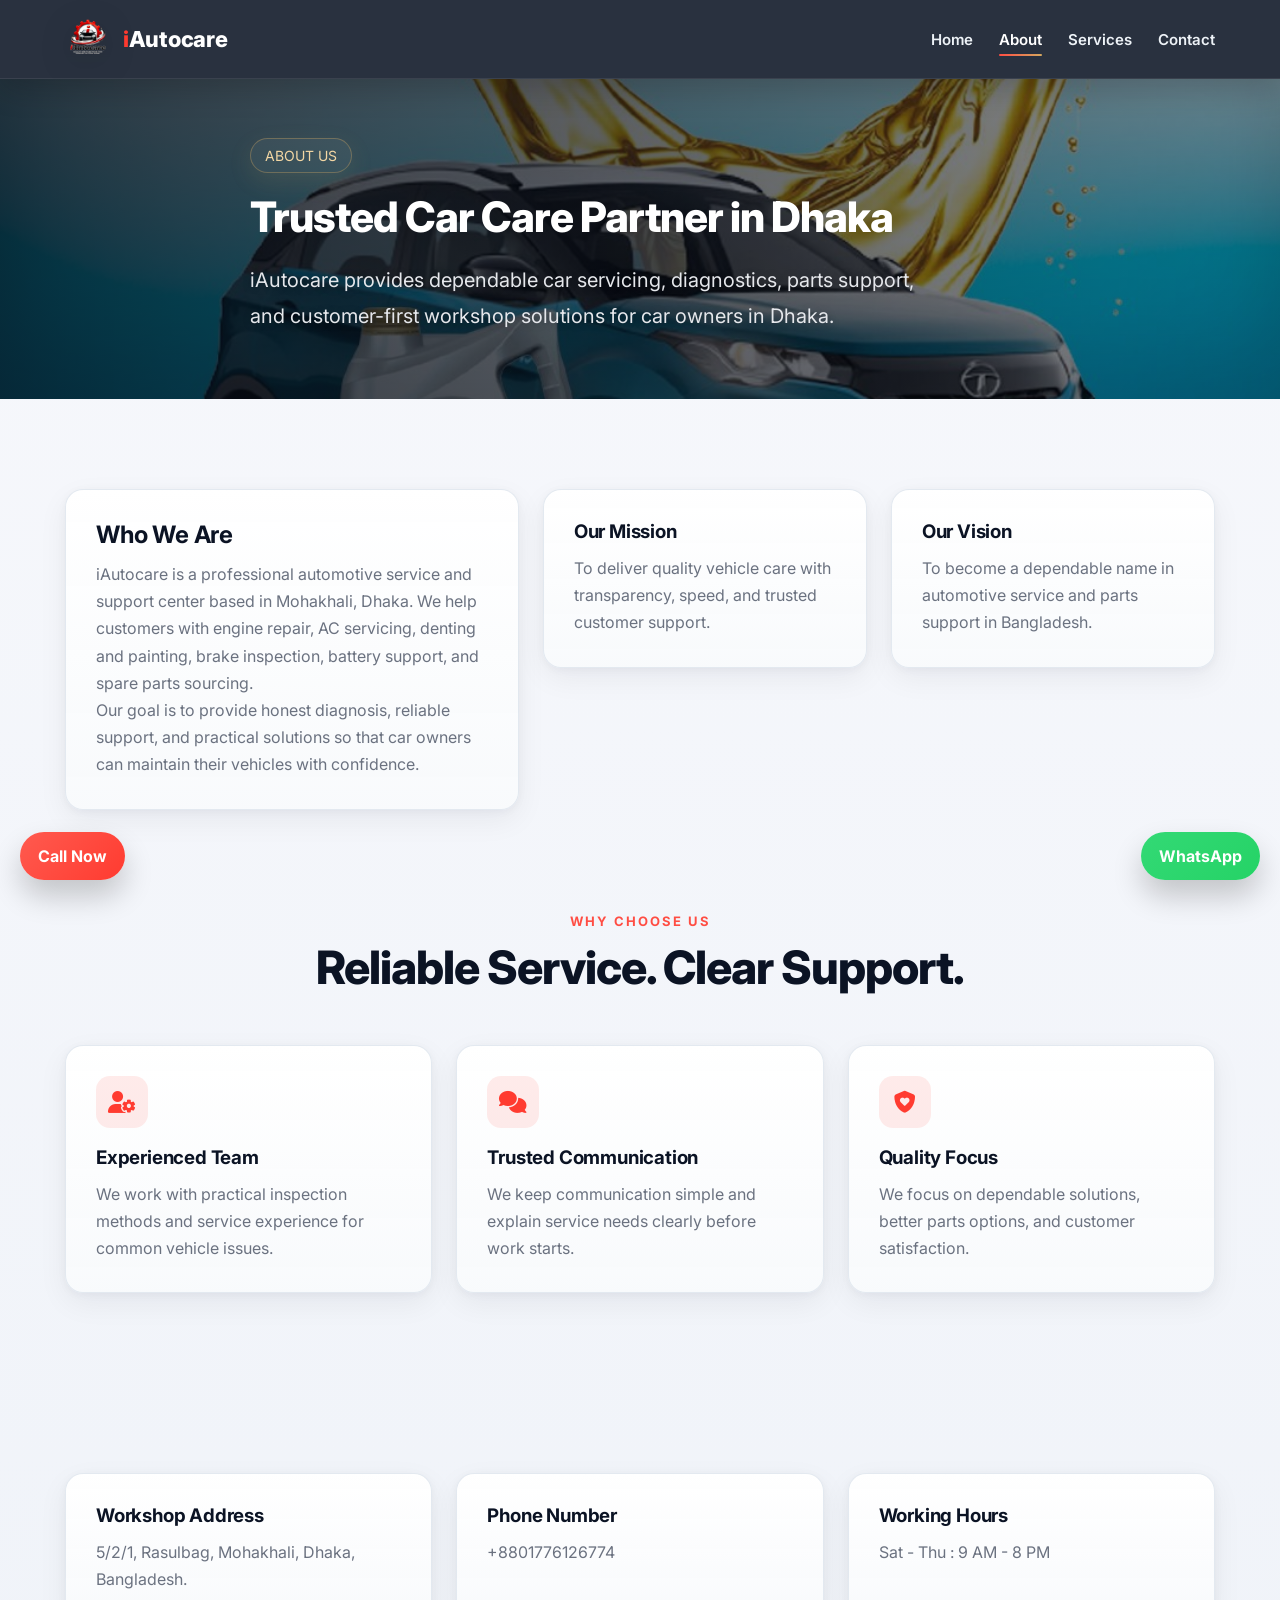
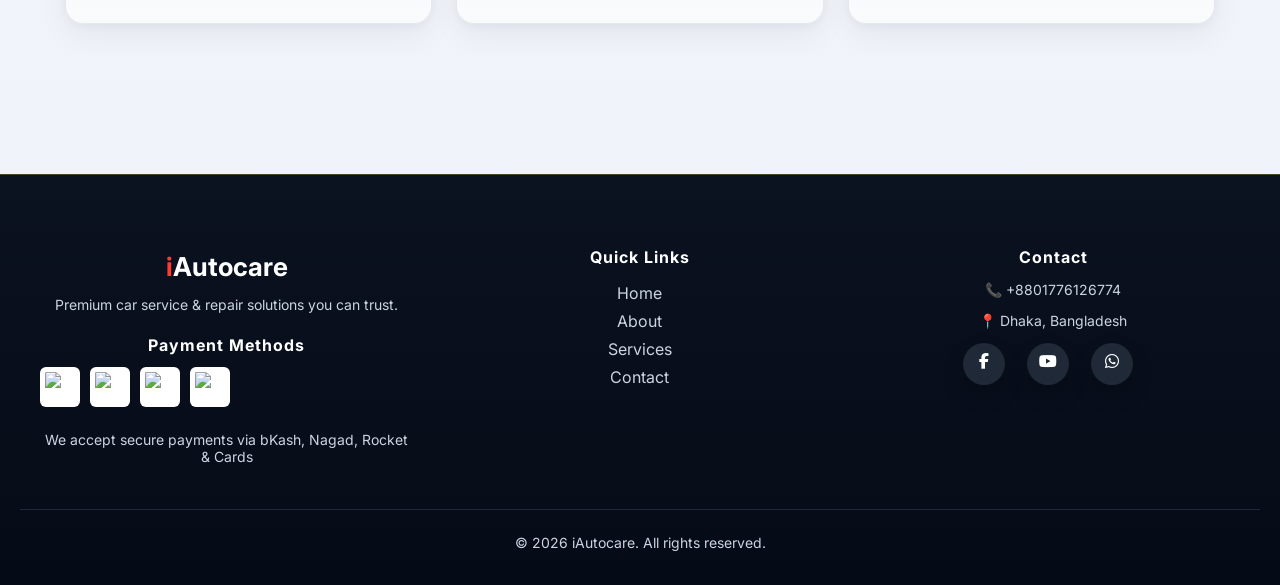
==== commit e4dc62ed: "Add files via upload" ====
--- a/about.html
+++ b/about.html
@@ -122,28 +122,57 @@
   </section>
 
   <footer class="footer">
-  <div class="container footer-container">
-    <div class="footer-center">
-      <img src="logo.png" class="footer-logo-img" alt="iAutocare logo">
+
+  <div class="footer-container">
+
+    <!-- Left -->
+    <div class="footer-left">
       <h3><span class="logo-red">i</span>Autocare</h3>
-      <p>Reliable car servicing, repair and parts support.</p>
-      <p>© 2026 iAutocare. All rights reserved.</p>
+      <p>Premium car service & repair solutions you can trust.</p>
+
+      <!-- Payment -->
+      <div class="footer-payment">
+        <h4>Payment Methods</h4>
+        <div class="payment-icons">
+          <img src="images/bkash.png" alt="bKash">
+          <img src="images/nagad.png" alt="Nagad">
+          <img src="images/rocket.png" alt="Rocket">
+          <img src="images/card.png" alt="Card">
+		  <p>We accept secure payments via bKash, Nagad, Rocket & Cards</p>
+        </div>
+      </div>
+    </div>
+
+    <!-- Middle -->
+    <div class="footer-middle">
+      <h4>Quick Links</h4>
+      <ul>
+        <li><a href="index.html">Home</a></li>
+        <li><a href="about.html">About</a></li>
+        <li><a href="services.html">Services</a></li>
+        <li><a href="contact.html">Contact</a></li>
+      </ul>
+    </div>
+
+    <!-- Right -->
+    <div class="footer-right">
+      <h4>Contact</h4>
+      <p>📞 +8801776126774</p>
+      <p>📍 Dhaka, Bangladesh</p>
 
       <div class="footer-social">
-  <a href="#" class="facebook">
-    <i class="fab fa-facebook-f"></i>
-  </a>
+        <a href="#"><i class="fa-brands fa-facebook-f"></i></a>
+        <a href="#"><i class="fa-brands fa-youtube"></i></a>
+        <a href="#"><i class="fa-brands fa-whatsapp"></i></a>
+      </div>
+    </div>
 
-  <a href="#" class="youtube">
-    <i class="fab fa-youtube"></i>
-  </a>
+  </div>
 
-  <a href="https://wa.me/8801776126774" target="_blank" class="whatsapp">
-    <i class="fab fa-whatsapp"></i>
-  </a>
-</div>
-    </div>
+  <div class="footer-bottom">
+    <p>© 2026 iAutocare. All rights reserved.</p>
   </div>
+
 </footer>
 
   <a class="whatsapp-btn" href="https://wa.me/8801776126774?text=Hello%20iAutocare,%20I%20need%20car%20service" target="_blank">WhatsApp</a>
--- a/style.css
+++ b/style.css
@@ -68,8 +68,9 @@
   color: #ffffff;
 }
 
-.logo-red {
-  color: #ff3b30;
+.logo .logo-red,
+.footer .logo-red{
+  color: #ff3b30 !important;
 }
 
 .nav a {
@@ -756,7 +757,7 @@
   width: 58px;
   height: 58px;
   object-fit: contain;
-  margin-bottom: 10px;
+  margin: 0 auto 10px;
 }
 
 .footer-center h3 {
@@ -1055,4 +1056,681 @@
   .why-card {
     width: 100%;
   }
+}
+.service-card {
+  transition: 0.3s ease;
+}
+
+.service-card:hover {
+  transform: translateY(-8px);
+  box-shadow: 0 20px 40px rgba(0,0,0,0.1);
+}
+.service-card .feature-icon {
+  transition: 0.3s;
+}
+
+.service-card:hover .feature-icon {
+  transform: scale(1.2) rotate(5deg);
+  background: #ff3b30;
+  color: #fff;
+}
+.service-card {
+  border-top: 3px solid transparent;
+  background: linear-gradient(#fff, #fff) padding-box,
+              linear-gradient(90deg, #ff3b30, #ff6a3d) border-box;
+}
+.book-btn {
+  display: inline-block;
+  margin-top: 10px;
+  padding: 8px 16px;
+  background: #ff3b30;
+  color: #fff;
+  border-radius: 20px;
+  font-size: 14px;
+  transition: 0.3s;
+}
+
+.book-btn:hover {
+  background: #e12e26;
+}
+/* ===== BOOKING MODAL ===== */
+.modal {
+  display: none;
+  position: fixed;
+  inset: 0;
+  z-index: 9999;
+  background: rgba(0, 0, 0, 0.6);
+  padding: 20px;
+  justify-content: center;
+  align-items: center;
+}
+
+.modal-content {
+  background: #ffffff;
+  width: 100%;
+  max-width: 430px;
+  margin: auto;
+  padding: 28px 24px;
+  border-radius: 16px;
+  position: relative;
+  box-shadow: 0 20px 50px rgba(0,0,0,0.25);
+}
+
+.modal-content h2 {
+  margin-top: 0;
+  margin-bottom: 18px;
+  font-size: 28px;
+  color: #111827;
+}
+
+.modal-content input,
+.modal-content textarea {
+  width: 100%;
+  padding: 13px 14px;
+  margin-bottom: 12px;
+  border: 1px solid #d1d5db;
+  border-radius: 10px;
+  font-size: 15px;
+  font-family: inherit;
+}
+
+.modal-content textarea {
+  min-height: 110px;
+  resize: vertical;
+}
+
+.modal-content input:focus,
+.modal-content textarea:focus {
+  outline: none;
+  border-color: #ff3b30;
+  box-shadow: 0 0 0 3px rgba(255, 59, 48, 0.12);
+}
+
+.close-btn {
+  position: absolute;
+  top: 10px;
+  right: 16px;
+  font-size: 28px;
+  line-height: 1;
+  cursor: pointer;
+  color: #6b7280;
+}
+
+.close-btn:hover {
+  color: #111827;
+}
+
+.submit-btn {
+  width: 100%;
+  border: none;
+  background: #ff3b30;
+  color: #ffffff;
+  padding: 13px 16px;
+  border-radius: 10px;
+  font-size: 15px;
+  font-weight: 700;
+  cursor: pointer;
+}
+
+.submit-btn:hover {
+  background: #e12d23;
+}
+/* =========================
+   LUXURY UPGRADE PACK
+   paste at end of style.css
+========================= */
+
+:root {
+  --bg-dark: #081120;
+  --bg-dark-2: #0b1528;
+  --bg-soft: #f5f7fb;
+  --card: rgba(255, 255, 255, 0.96);
+  --text: #0f172a;
+  --muted: #64748b;
+  --accent: #ff4d43;
+  --accent-dark: #e63b30;
+  --gold: #d6a95f;
+  --gold-soft: #f3d7a4;
+  --line: #e7ebf3;
+  --shadow-soft: 0 10px 30px rgba(15, 23, 42, 0.06);
+  --shadow-deep: 0 24px 60px rgba(15, 23, 42, 0.12);
+}
+
+/* base polish */
+body {
+  background: linear-gradient(180deg, #f7f8fc 0%, #eef2f8 100%);
+  color: var(--text);
+}
+
+/* ===== HEADER LUXURY ===== */
+.topbar {
+  background: rgba(8, 17, 32, 0.86);
+  backdrop-filter: blur(14px);
+  -webkit-backdrop-filter: blur(14px);
+  border-bottom: 1px solid rgba(255, 255, 255, 0.08);
+  box-shadow: 0 10px 30px rgba(0, 0, 0, 0.18);
+}
+
+.logo img {
+  filter: drop-shadow(0 8px 16px rgba(0, 0, 0, 0.18));
+}
+
+.logo span {
+  letter-spacing: -0.3px;
+}
+
+.logo-red {
+  color: var(--accent) !important;
+}
+
+.nav a {
+  position: relative;
+  color: #edf2f7;
+  font-weight: 600;
+  transition: color 0.3s ease;
+}
+
+.nav a::after {
+  content: "";
+  position: absolute;
+  left: 0;
+  bottom: -7px;
+  width: 0;
+  height: 2px;
+  border-radius: 10px;
+  background: linear-gradient(90deg, var(--accent), var(--gold));
+  transition: width 0.3s ease;
+}
+
+.nav a:hover::after,
+.nav a.active::after {
+  width: 100%;
+}
+
+.nav a:hover,
+.nav a.active {
+  color: #ffffff;
+}
+
+/* ===== HERO LUXURY ===== */
+.hero {
+  min-height: 88vh;
+  background:
+    linear-gradient(90deg, rgba(4,10,20,0.82), rgba(4,10,20,0.36)),
+    url("https://images.unsplash.com/photo-1487754180451-c456f719a1fc?auto=format&fit=crop&w=1600&q=80");
+  background-size: cover;
+  background-position: center;
+  padding: 120px 0;
+}
+
+.hero-overlay {
+  background:
+    radial-gradient(circle at 20% 20%, rgba(255,77,67,0.08), transparent 28%),
+    linear-gradient(to right, rgba(0,0,0,0.42), rgba(0,0,0,0.14));
+}
+
+.hero-content {
+  max-width: 780px;
+}
+
+.tag {
+  background: rgba(255, 255, 255, 0.05);
+  border: 1px solid rgba(214, 169, 95, 0.35);
+  color: var(--gold-soft);
+  box-shadow: 0 8px 24px rgba(214, 169, 95, 0.12);
+}
+
+.hero h1,
+.page-banner h1,
+.services-hero h1,
+.section-title h2 {
+  letter-spacing: -1px;
+}
+
+.hero h1 {
+  font-size: 68px;
+  line-height: 1.02;
+  text-shadow: 0 10px 30px rgba(0,0,0,0.30);
+}
+
+.hero-text {
+  font-size: 20px;
+  color: #dbe2ea;
+  max-width: 680px;
+}
+
+.hero-points span {
+  background: rgba(255,255,255,0.05);
+  border: 1px solid rgba(255,255,255,0.06);
+  padding: 10px 14px;
+  border-radius: 999px;
+}
+
+.hero-points i {
+  color: var(--accent);
+}
+
+/* ===== PAGE BANNER LUXURY ===== */
+.page-banner::before,
+.services-hero::before {
+  background:
+    linear-gradient(90deg, rgba(7,12,22,0.78), rgba(7,12,22,0.38)),
+    rgba(0, 0, 0, 0.15);
+}
+
+.page-banner,
+.services-hero {
+  box-shadow: inset 0 -50px 80px rgba(0,0,0,0.12);
+}
+
+/* ===== SECTION TITLES ===== */
+.section-title p {
+  color: var(--accent);
+  letter-spacing: 2px;
+}
+
+.section-title h2 {
+  font-size: 46px;
+  color: #0b1324;
+}
+
+/* ===== STATS PREMIUM ===== */
+.stats {
+  background:
+    radial-gradient(circle at top, rgba(255, 77, 67, 0.10), transparent 25%),
+    linear-gradient(180deg, #07101d, #0b1322);
+}
+
+.stat-box {
+  background: linear-gradient(180deg, rgba(255,255,255,0.05), rgba(255,255,255,0.03));
+  border: 1px solid rgba(255,255,255,0.05);
+  box-shadow: 0 14px 28px rgba(0,0,0,0.18);
+}
+
+.stat-box h2 {
+  color: var(--gold-soft);
+}
+
+.stat-box p {
+  color: #d0d8e2;
+}
+
+/* ===== CARD SYSTEM ===== */
+.feature-box,
+.card,
+.why-card,
+.contact-card,
+.testimonial-card,
+.parts-text,
+.parts-form,
+.about-card,
+.premium-feature,
+.premium-service-card {
+  background: linear-gradient(180deg, rgba(255,255,255,0.98), rgba(248,250,252,0.96));
+  border: 1px solid rgba(226, 232, 240, 0.95);
+  box-shadow:
+    0 10px 30px rgba(15, 23, 42, 0.06),
+    0 2px 8px rgba(15, 23, 42, 0.04);
+}
+
+.feature-box:hover,
+.card:hover,
+.why-card:hover,
+.contact-card:hover,
+.testimonial-card:hover,
+.parts-text:hover,
+.parts-form:hover,
+.about-card:hover,
+.premium-feature:hover,
+.premium-service-card:hover {
+  transform: translateY(-10px);
+  box-shadow:
+    0 24px 60px rgba(15, 23, 42, 0.12),
+    0 8px 20px rgba(15, 23, 42, 0.06);
+  border-color: rgba(255, 77, 67, 0.22);
+}
+
+/* ===== FEATURES ===== */
+.premium-feature::before,
+.premium-service-card::before {
+  height: 4px;
+  background: linear-gradient(90deg, var(--accent), var(--gold));
+}
+
+.premium-icon {
+  background: radial-gradient(circle at 30% 30%, #ff6f62, #ff3b30);
+  box-shadow: 0 14px 28px rgba(255, 59, 48, 0.22);
+}
+
+.feature-line {
+  background: linear-gradient(90deg, rgba(214,169,95,0.85), rgba(226,232,240,0.15));
+}
+
+.feature-box h3,
+.premium-feature h3,
+.why-card h3,
+.contact-card h3,
+.about-card h2,
+.about-card h3,
+.testimonial-card h4,
+.premium-service-card h3 {
+  color: #0b1324;
+}
+
+/* ===== SERVICE CARDS LUXURY ===== */
+.service-badge {
+  background: rgba(255, 77, 67, 0.10);
+  color: var(--accent);
+  box-shadow: inset 0 0 0 1px rgba(255, 77, 67, 0.06);
+}
+
+.service-label {
+  color: var(--accent);
+  background: linear-gradient(180deg, rgba(255, 77, 67, 0.08), rgba(255, 77, 67, 0.04));
+  border: 1px solid rgba(255, 77, 67, 0.10);
+}
+
+.premium-service-card p {
+  color: #526173;
+}
+
+.service-icon {
+  color: var(--accent);
+}
+
+/* ===== BUTTONS ===== */
+.btn-primary,
+.book-btn,
+.submit-btn {
+  background: linear-gradient(135deg, #ff5a4f, #ff3b30);
+  color: #ffffff;
+  box-shadow: 0 12px 24px rgba(255, 77, 67, 0.22);
+  border: none;
+}
+
+.btn-primary:hover,
+.book-btn:hover,
+.submit-btn:hover {
+  background: linear-gradient(135deg, #ff675c, #f3382d);
+  box-shadow: 0 18px 36px rgba(255, 77, 67, 0.28);
+}
+
+.btn-dark {
+  background: linear-gradient(135deg, #182436, #0f172a);
+  border: 1px solid rgba(255,255,255,0.08);
+  box-shadow: 0 12px 24px rgba(0,0,0,0.18);
+}
+
+.book-btn {
+  border-radius: 999px;
+  font-weight: 700;
+  letter-spacing: 0.2px;
+}
+
+/* ===== FORMS ===== */
+.parts-form input,
+.parts-form textarea,
+.modal-content input,
+.modal-content textarea {
+  background: rgba(255,255,255,0.96);
+  border: 1px solid #d9e1ec;
+  box-shadow: inset 0 1px 2px rgba(15,23,42,0.02);
+}
+
+.parts-form input:focus,
+.parts-form textarea:focus,
+.modal-content input:focus,
+.modal-content textarea:focus {
+  border-color: var(--accent);
+  box-shadow: 0 0 0 4px rgba(255,77,67,0.10);
+}
+
+/* ===== GALLERY ===== */
+.gallery-item {
+  border-radius: 20px;
+  box-shadow: 0 16px 34px rgba(15, 23, 42, 0.10);
+}
+
+.gallery-item::after {
+  background: linear-gradient(180deg, rgba(0,0,0,0.08), rgba(0,0,0,0.42));
+}
+
+.gallery-item p {
+  font-size: 18px;
+  letter-spacing: -0.2px;
+}
+
+/* ===== CTA ===== */
+.cta-box {
+  background:
+    radial-gradient(circle at top right, rgba(214,169,95,0.18), transparent 25%),
+    linear-gradient(135deg, #0d1524, #172235);
+  border: 1px solid rgba(255,255,255,0.06);
+  box-shadow: 0 24px 50px rgba(15, 23, 42, 0.16);
+}
+
+.small-title {
+  color: var(--gold-soft);
+}
+
+/* ===== FOOTER ===== */
+.footer {
+  background:
+    radial-gradient(circle at top, rgba(255,77,67,0.10), transparent 30%),
+    linear-gradient(180deg, #091120, #050b16);
+  border-top: 1px solid rgba(214, 169, 95, 0.35);
+  padding: 56px 20px 34px;
+}
+
+.footer-logo-img {
+  filter: drop-shadow(0 12px 20px rgba(0,0,0,0.25));
+}
+
+.footer-center h3 {
+  font-size: 34px;
+  letter-spacing: -0.6px;
+}
+
+.footer-center p {
+  color: #c8d2de;
+}
+
+.footer-social a {
+  box-shadow: 0 10px 22px rgba(0,0,0,0.18);
+}
+
+.footer-social a:hover {
+  transform: translateY(-4px) scale(1.05);
+  opacity: 1;
+}
+
+/* ===== FLOATING BUTTONS ===== */
+.whatsapp-btn,
+.call-btn {
+  box-shadow: 0 16px 30px rgba(0,0,0,0.20);
+  font-size: 16px;
+}
+
+.whatsapp-btn {
+  background: linear-gradient(135deg, #33d975, #25d366);
+}
+
+.call-btn {
+  background: linear-gradient(135deg, #ff5a4f, #ff3b30);
+}
+
+/* ===== MODAL ===== */
+.modal-content {
+  border-radius: 22px;
+  box-shadow: 0 24px 70px rgba(0,0,0,0.26);
+  border: 1px solid rgba(255,255,255,0.35);
+}
+
+.modal-content h2 {
+  color: #0f172a;
+}
+
+.close-btn:hover {
+  color: var(--accent);
+}
+
+/* ===== MOBILE LUXURY ===== */
+@media (max-width: 900px) {
+  .hero h1 {
+    font-size: 48px;
+  }
+
+  .section-title h2 {
+    font-size: 34px;
+  }
+
+  .footer-center h3 {
+    font-size: 28px;
+  }
+}
+
+@media (max-width: 768px) {
+  .hero {
+    min-height: auto;
+    padding: 90px 0 70px;
+  }
+
+  .hero h1 {
+    font-size: 42px;
+  }
+
+  .hero-points {
+    flex-direction: column;
+    align-items: flex-start;
+  }
+
+  .tag {
+    font-size: 13px;
+  }
+
+  .section-title h2 {
+    font-size: 30px;
+  }
+
+  .premium-service-card,
+  .premium-feature,
+  .feature-box,
+  .about-card,
+  .contact-card,
+  .why-card {
+    border-radius: 18px;
+  }
+}
+.footer {
+  background: linear-gradient(180deg, #0b1220, #050b16);
+  color: #fff;
+  padding: 50px 20px 20px;
+}
+
+.footer-container {
+  max-width: 1200px;
+  margin: auto;
+  display: grid;
+  grid-template-columns: repeat(3, 1fr);
+  gap: 40px;
+}
+
+.footer h3 {
+  font-size: 26px;
+  margin-bottom: 10px;
+}
+
+.footer h4 {
+  margin-bottom: 12px;
+  font-size: 16px;
+  letter-spacing: 1px;
+}
+
+.footer p {
+  color: #cbd5e1;
+  font-size: 14px;
+}
+
+.footer ul {
+  list-style: none;
+  padding: 0;
+}
+
+.footer ul li {
+  margin-bottom: 8px;
+}
+
+.footer ul li a {
+  color: #cbd5e1;
+  text-decoration: none;
+  transition: 0.3s;
+}
+
+.footer ul li a:hover {
+  color: #ff3b30;
+}
+
+/* Payment */
+.footer-payment {
+  margin-top: 15px;
+}
+
+.payment-icons {
+  display: flex;
+  gap: 10px;
+  flex-wrap: wrap;
+}
+
+.payment-icons img {
+  width: 40px;
+  height: 40px;
+  object-fit: contain;
+  background: #fff;
+  padding: 5px;
+  border-radius: 6px;
+  transition: 0.3s;
+}
+
+.payment-icons img:hover {
+  transform: scale(1.1);
+}
+
+/* Social */
+.footer-social {
+  margin-top: 10px;
+}
+
+.footer-social a {
+  display: inline-block;
+  margin-right: 10px;
+  background: #1f2937;
+  padding: 8px;
+  border-radius: 50%;
+  color: #fff;
+  transition: 0.3s;
+}
+
+.footer-social a:hover {
+  background: #ff3b30;
+}
+
+/* Bottom */
+.footer-bottom {
+  text-align: center;
+  margin-top: 30px;
+  border-top: 1px solid #1f2937;
+  padding-top: 10px;
+  font-size: 13px;
+}
+
+/* Mobile */
+@media (max-width: 768px) {
+  .footer-container {
+    grid-template-columns: 1fr;
+    text-align: center;
+  }
+
+  .payment-icons {
+    justify-content: center;
+  }
 }
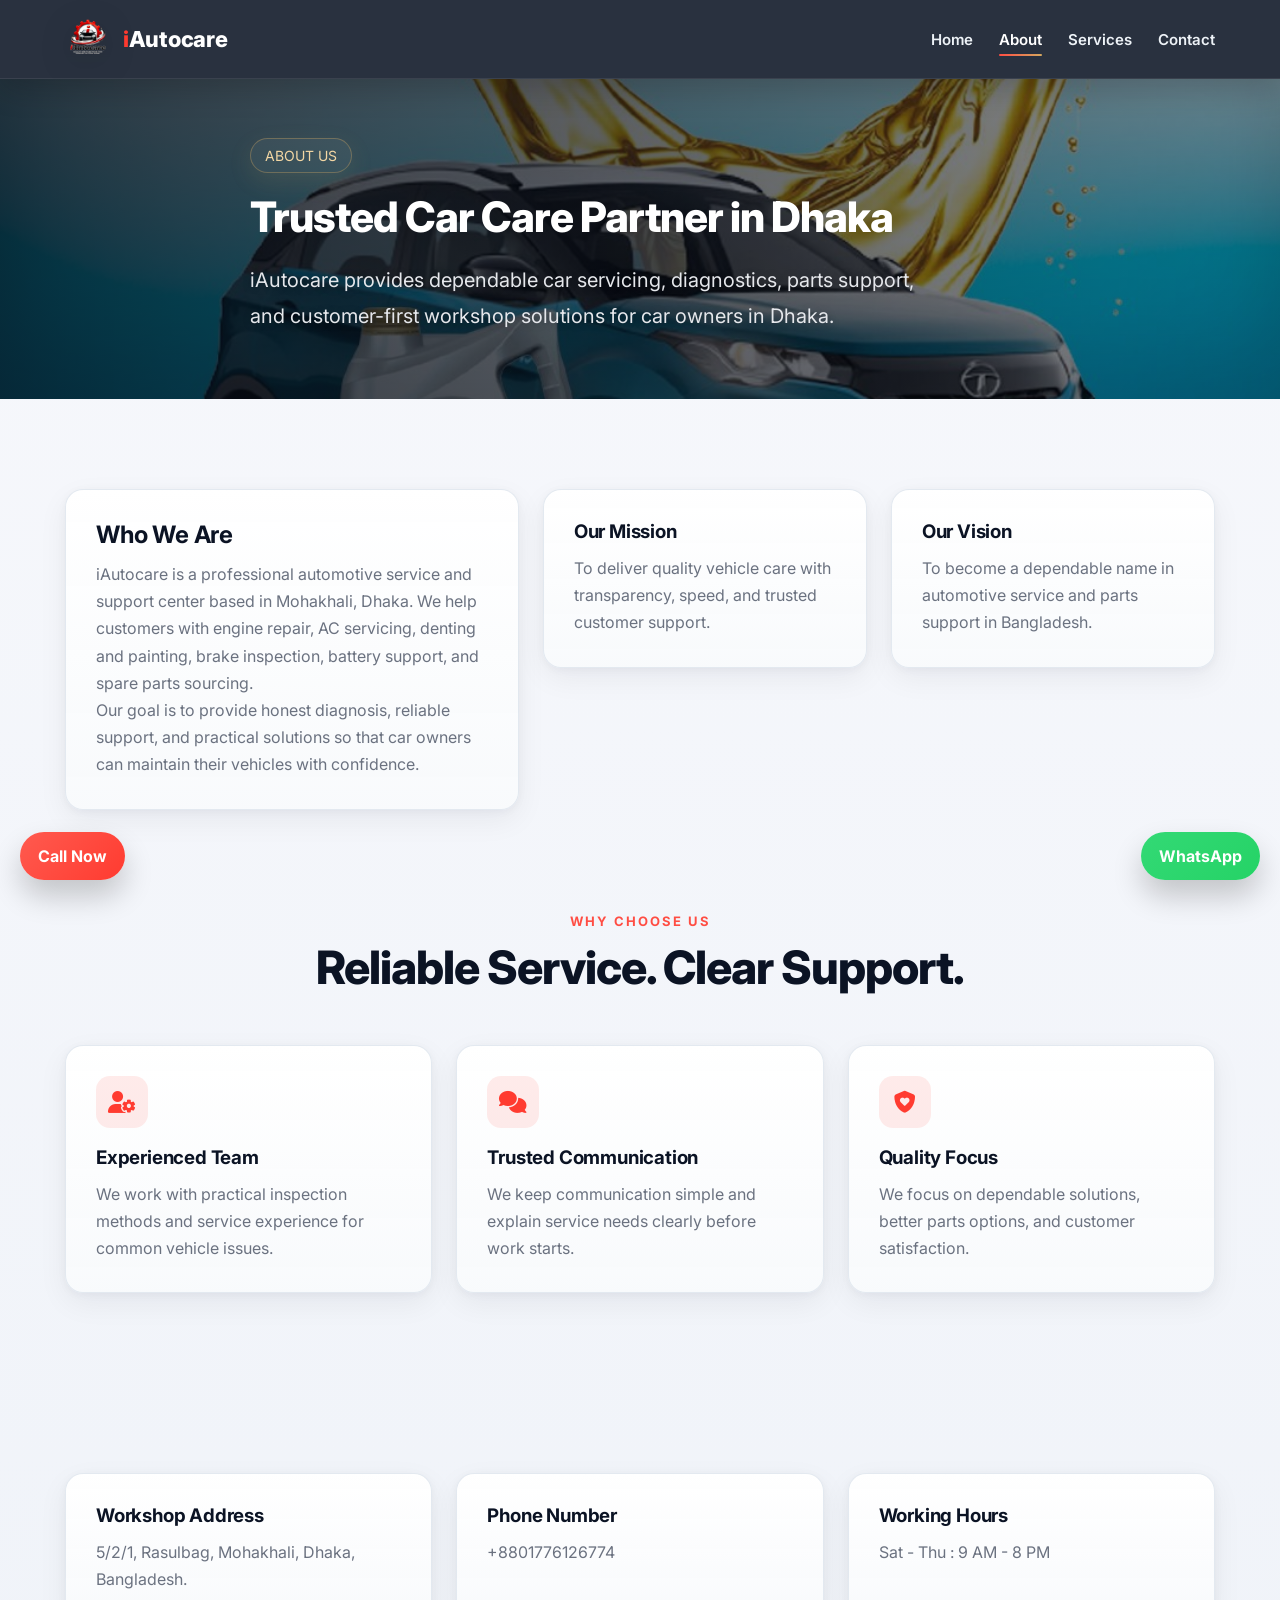
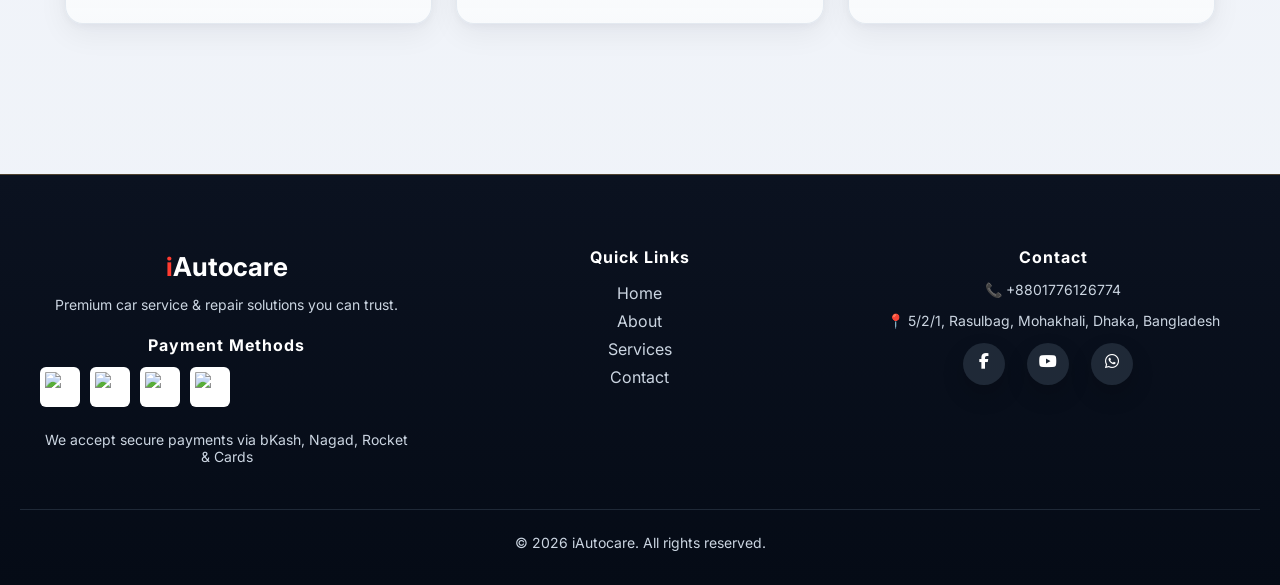
==== commit 13149ffb: "Add files via upload" ====
--- a/about.html
+++ b/about.html
@@ -158,7 +158,7 @@
     <div class="footer-right">
       <h4>Contact</h4>
       <p>📞 +8801776126774</p>
-      <p>📍 Dhaka, Bangladesh</p>
+      <p>📍 5/2/1, Rasulbag, Mohakhali, Dhaka, Bangladesh</p>
 
       <div class="footer-social">
         <a href="#"><i class="fa-brands fa-facebook-f"></i></a>
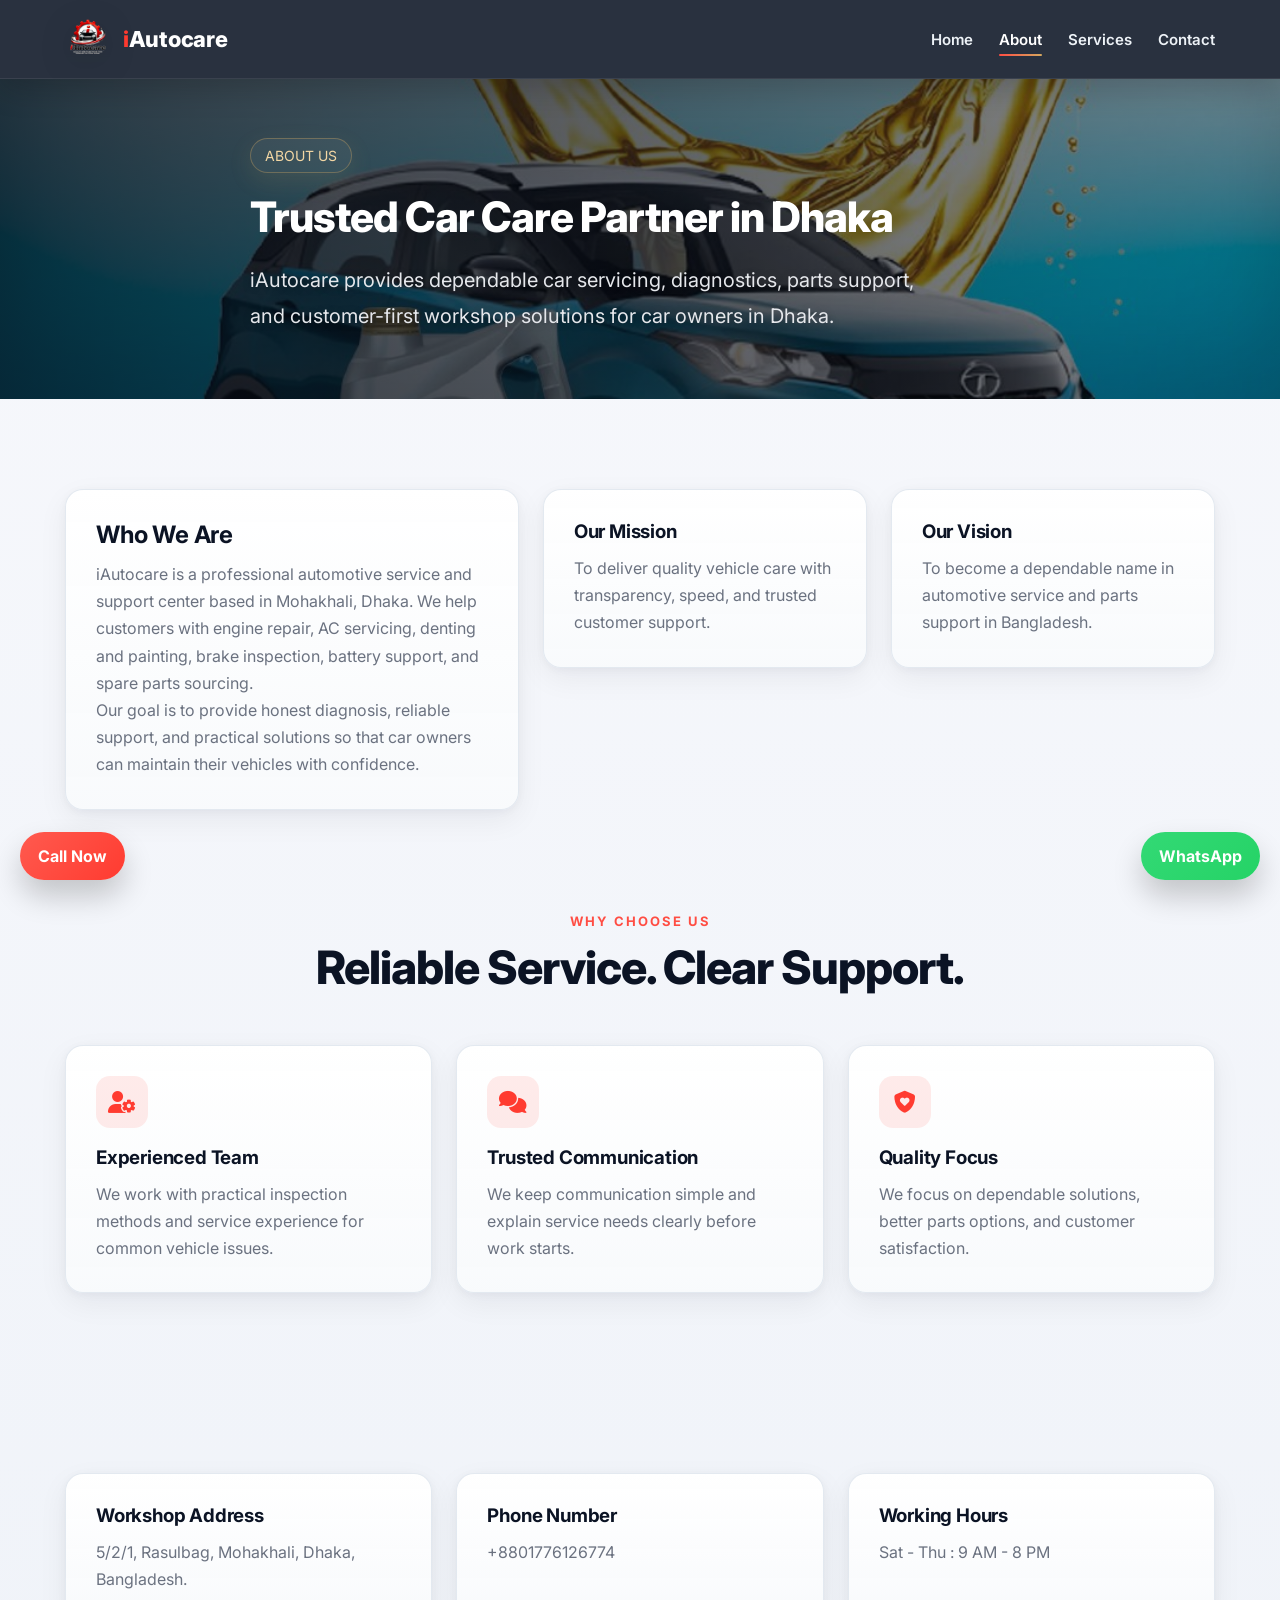
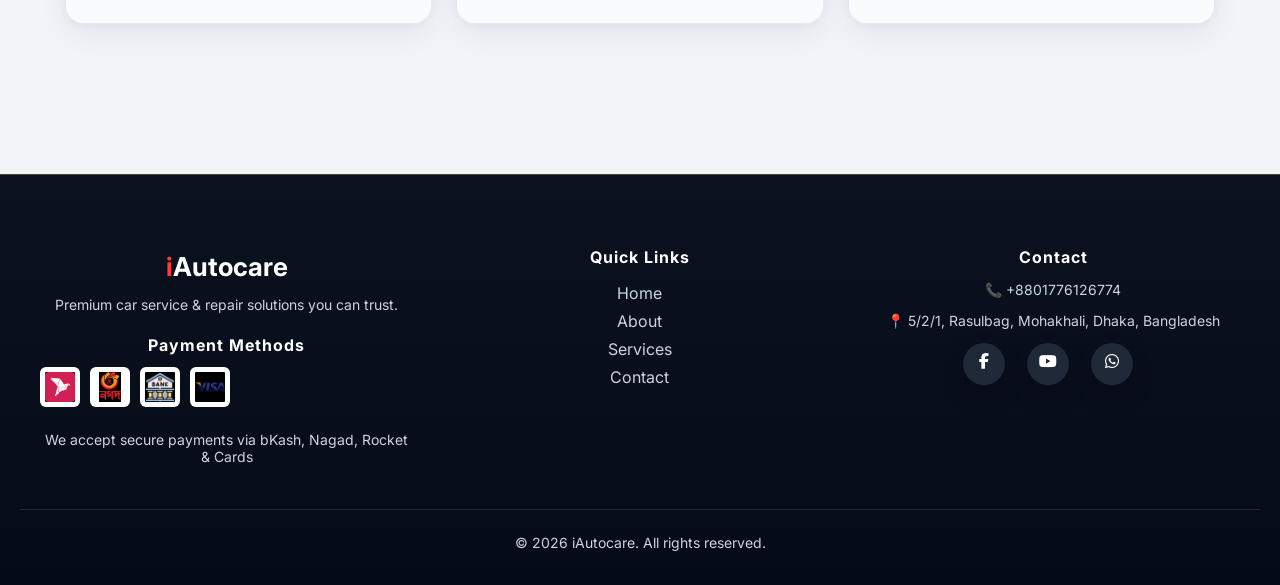
==== commit 01d7ebde: "Add files via upload" ====
--- a/about.html
+++ b/about.html
@@ -136,7 +136,7 @@
         <div class="payment-icons">
           <img src="images/bkash.png" alt="bKash">
           <img src="images/nagad.png" alt="Nagad">
-          <img src="images/rocket.png" alt="Rocket">
+          <img src="images/bank.png" alt="Bank">
           <img src="images/card.png" alt="Card">
 		  <p>We accept secure payments via bKash, Nagad, Rocket & Cards</p>
         </div>
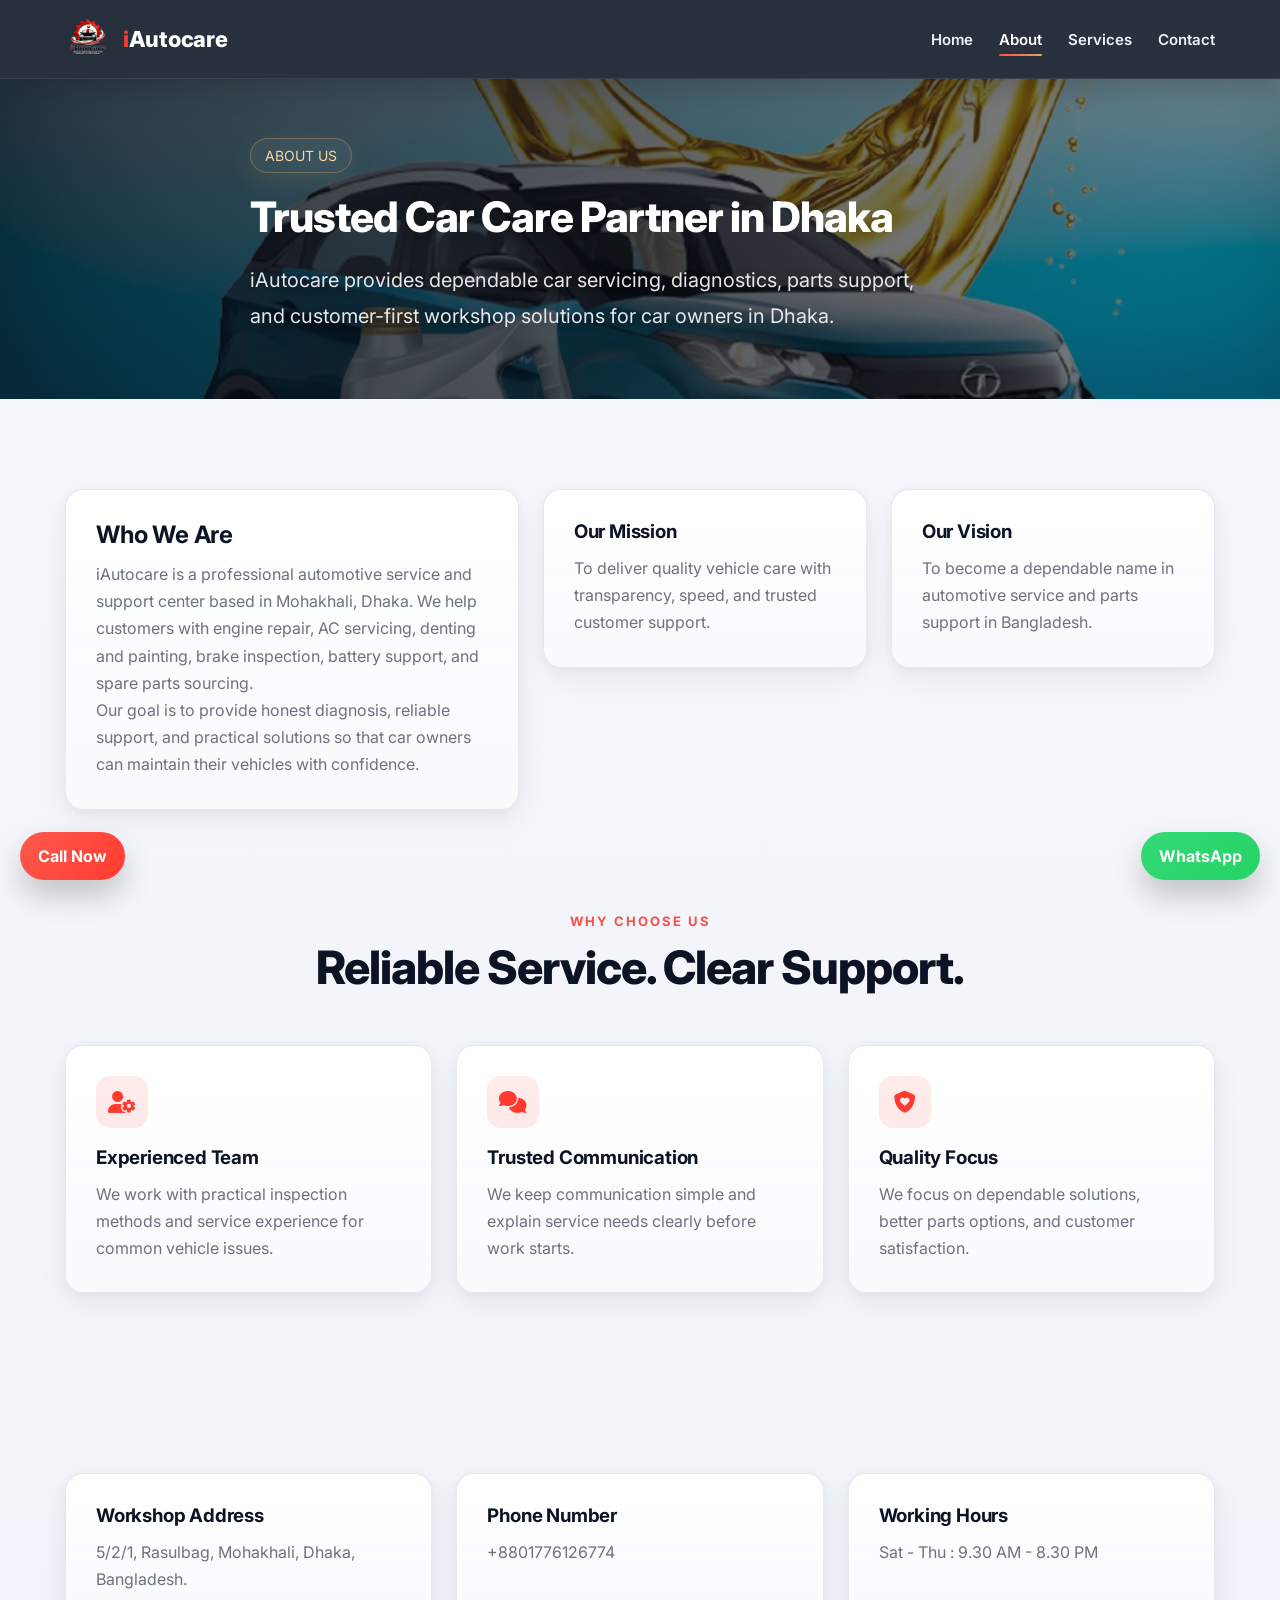
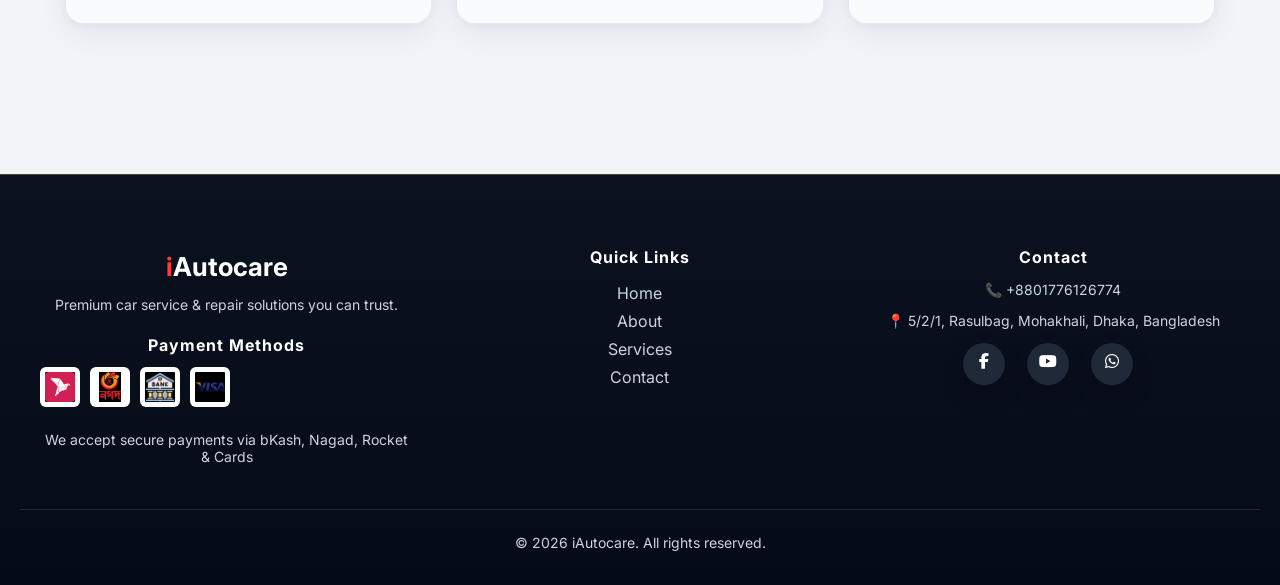
==== commit dcefc326: "about.html" ====
--- a/about.html
+++ b/about.html
@@ -116,7 +116,7 @@
       </div>
       <div class="contact-card">
         <h3>Working Hours</h3>
-        <p>Sat - Thu : 9 AM - 8 PM</p>
+        <p>Sat - Thu : 9.30 AM - 8.30 PM</p>
       </div>
     </div>
   </section>
@@ -180,4 +180,4 @@
 
   <script src="script.js"></script>
 </body>
-</html>+</html>
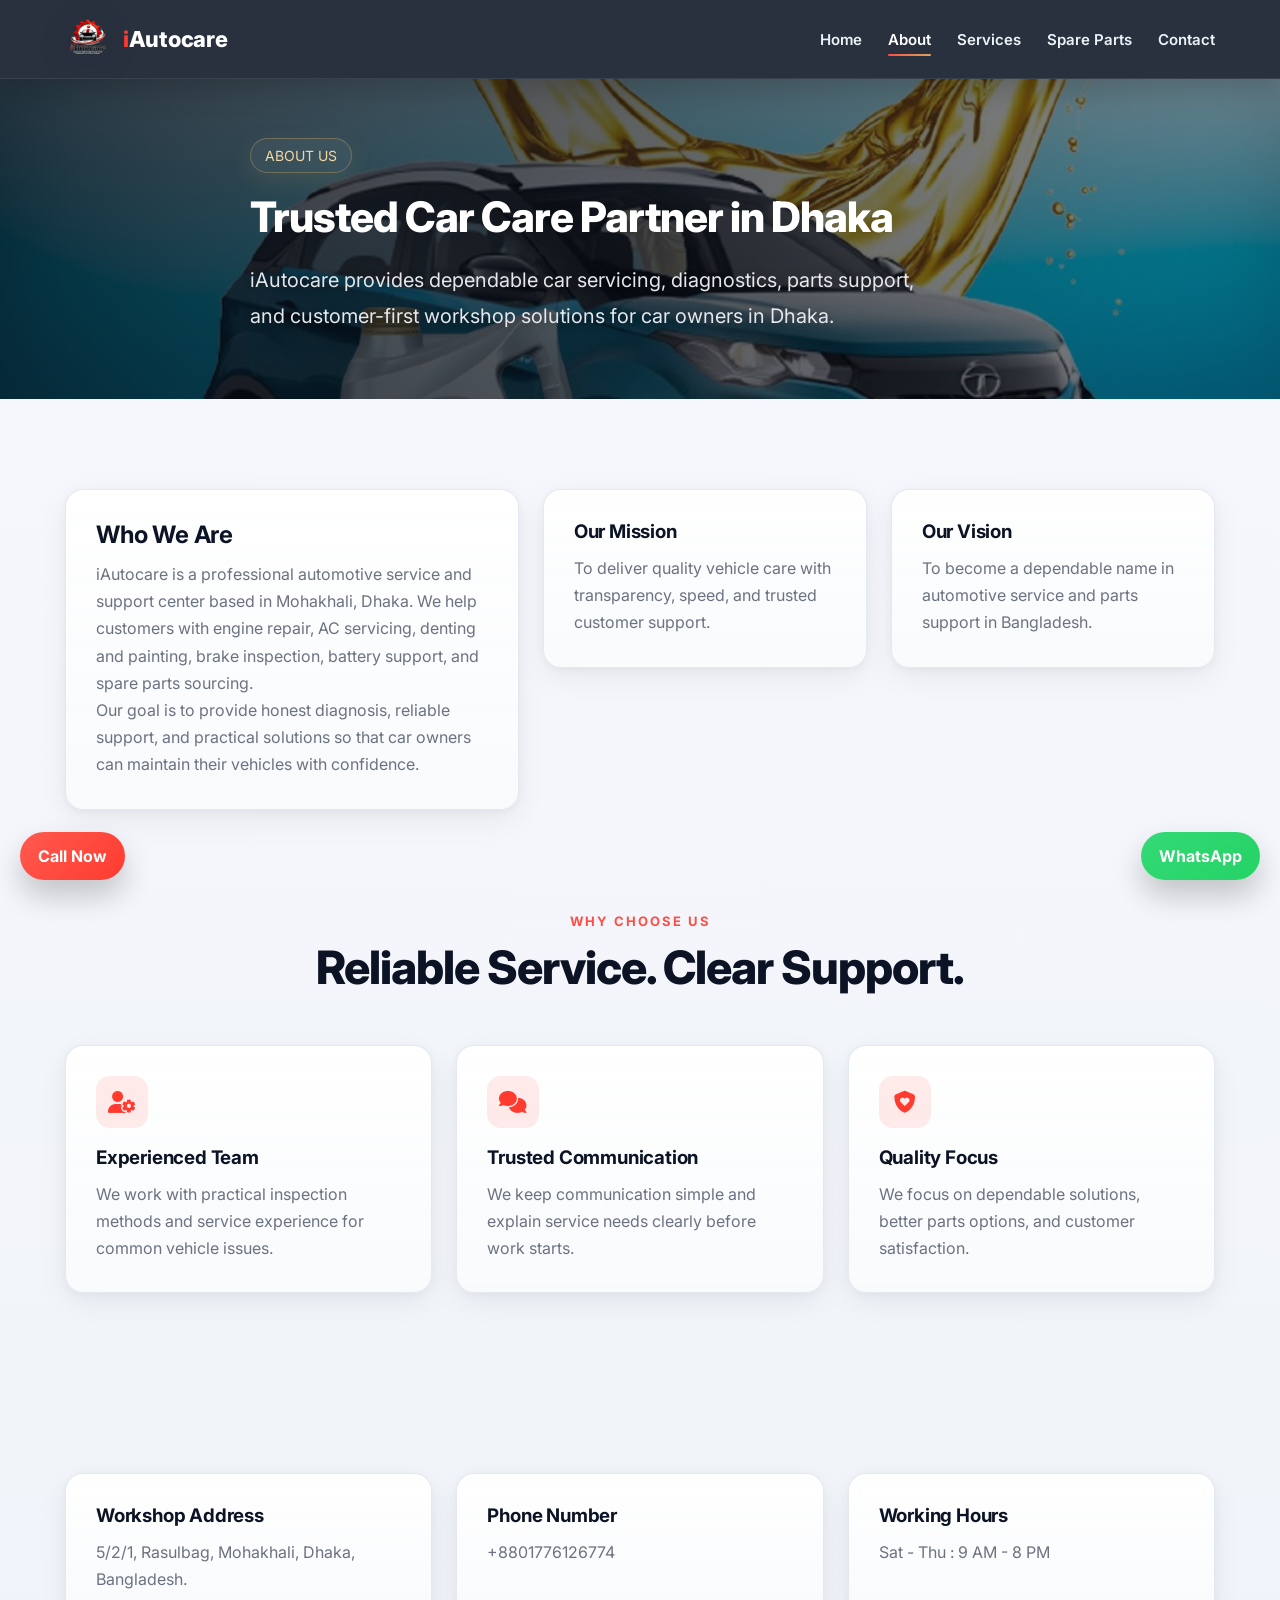
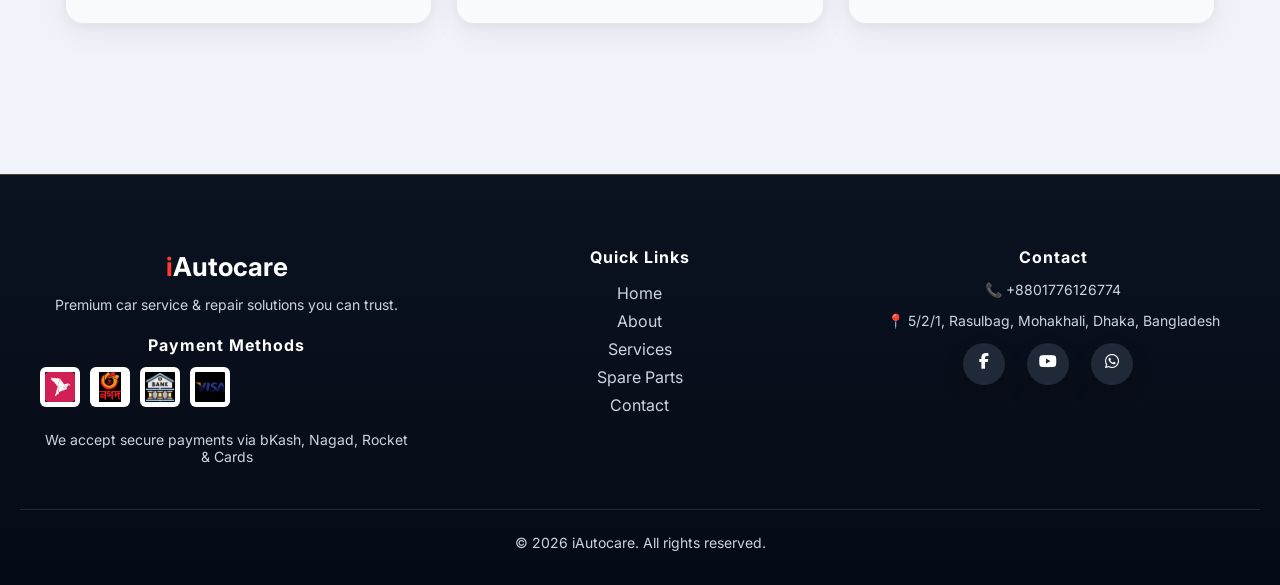
==== commit 1a1cbfdd: "Add files via upload" ====
--- a/about.html
+++ b/about.html
@@ -5,7 +5,7 @@
   <meta name="viewport" content="width=device-width, initial-scale=1.0">
   <title>About | iAutocare</title>
   <meta name="description" content="Learn more about iAutocare, a trusted car service and repair center in Dhaka offering diagnostics, servicing, parts support, and customer-first solutions.">
-  <link rel="stylesheet" href="style.css?v=3">
+  <link rel="stylesheet" href="style.css?v=4">
   <link rel="stylesheet" href="https://cdnjs.cloudflare.com/ajax/libs/font-awesome/6.5.0/css/all.min.css">
   <link href="https://fonts.googleapis.com/css2?family=Inter:wght@400;500;600;700;800&display=swap" rel="stylesheet">
   <link rel="icon" href="logo.png">
@@ -30,6 +30,7 @@
         <a href="index.html">Home</a>
         <a href="about.html" class="active">About</a>
         <a href="services.html">Services</a>
+        <a href="spare-parts.html">Spare Parts</a>
         <a href="contact.html">Contact</a>
       </nav>
     </div>
@@ -116,7 +117,7 @@
       </div>
       <div class="contact-card">
         <h3>Working Hours</h3>
-        <p>Sat - Thu : 9.30 AM - 8.30 PM</p>
+        <p>Sat - Thu : 9 AM - 8 PM</p>
       </div>
     </div>
   </section>
@@ -150,6 +151,7 @@
         <li><a href="index.html">Home</a></li>
         <li><a href="about.html">About</a></li>
         <li><a href="services.html">Services</a></li>
+        <li><a href="spare-parts.html">Spare Parts</a></li>
         <li><a href="contact.html">Contact</a></li>
       </ul>
     </div>
@@ -178,6 +180,25 @@
   <a class="whatsapp-btn" href="https://wa.me/8801776126774?text=Hello%20iAutocare,%20I%20need%20car%20service" target="_blank">WhatsApp</a>
   <a class="call-btn" href="tel:+8801776126774">Call Now</a>
 
-  <script src="script.js"></script>
+<!-- Booking Modal -->
+<div id="bookingModal" class="modal">
+  <div class="modal-content">
+    <span class="close-btn">&times;</span>
+
+    <h2>Book Service</h2>
+
+    <form id="bookingForm">
+      <input type="text" id="bookingName" placeholder="Your Name" required>
+      <input type="text" id="bookingPhone" placeholder="Phone Number" required>
+      <input type="text" id="bookingCarModel" placeholder="Car Model">
+      <input type="text" id="bookingService" placeholder="Service Needed">
+      <textarea id="bookingMessage" placeholder="Write details here"></textarea>
+
+      <button type="submit" class="submit-btn">Send to WhatsApp</button>
+    </form>
+  </div>
+</div>
+
+  <script src="script.js?v=4"></script>
 </body>
-</html>
+</html>
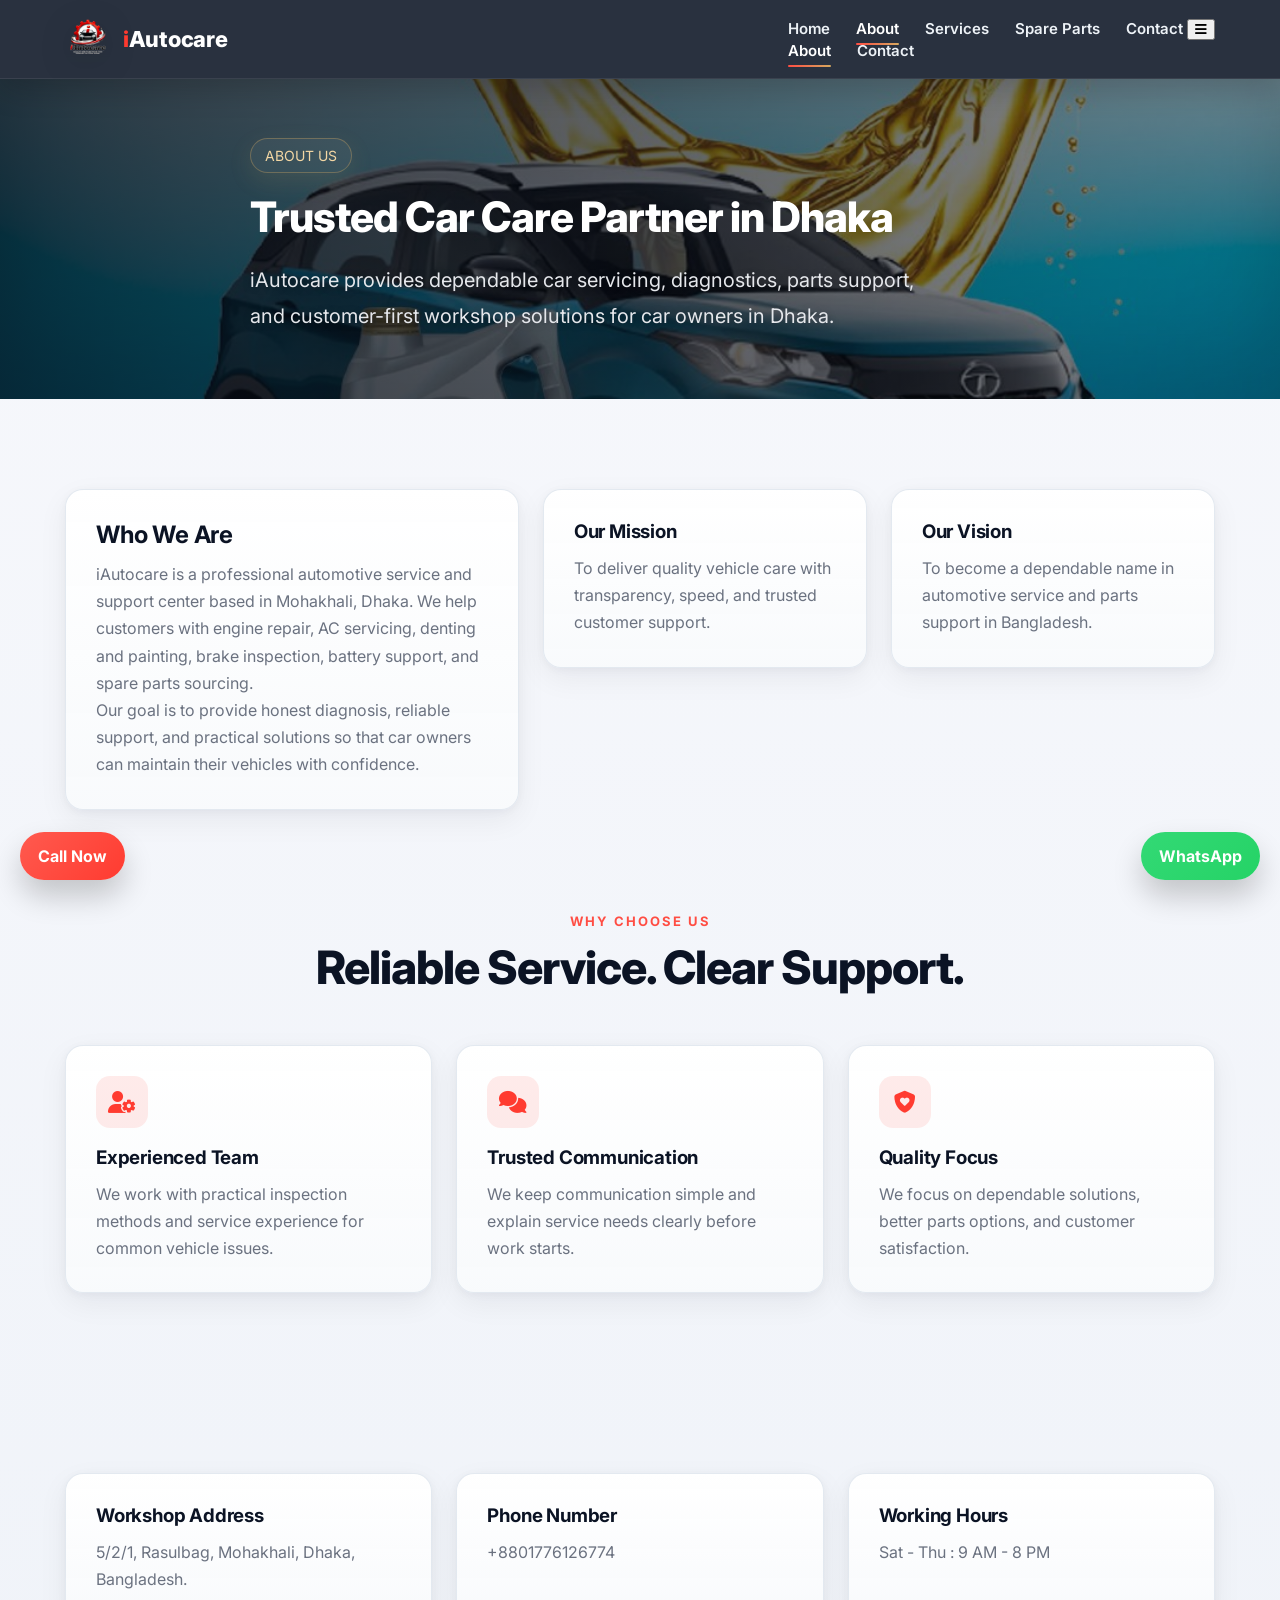
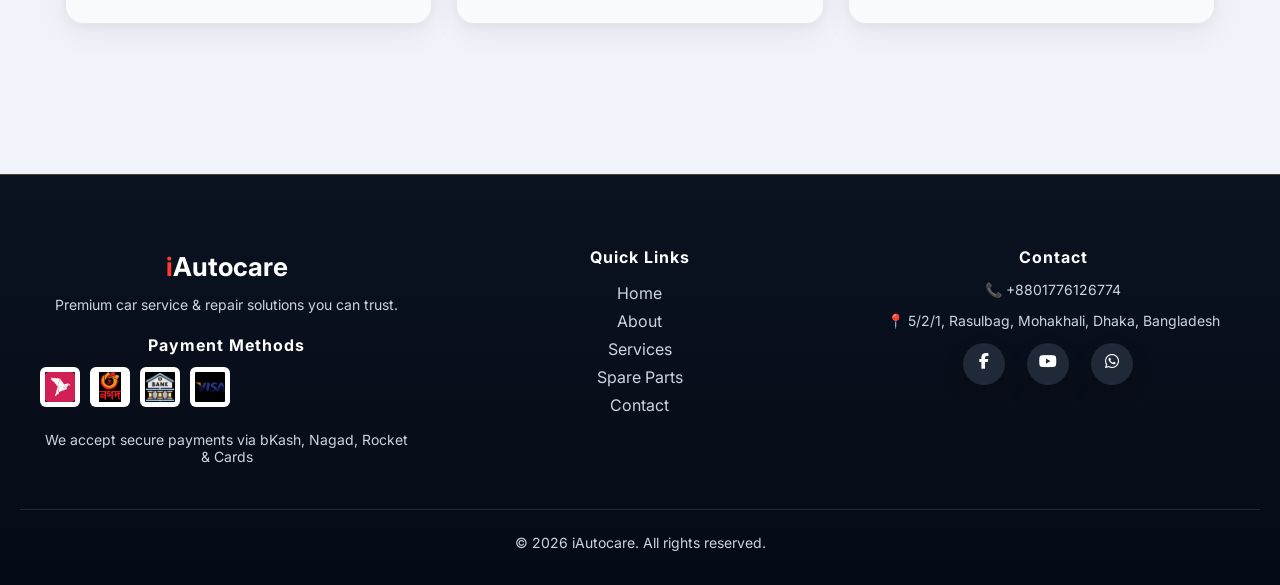
==== commit 764c0a00: "Add files via upload" ====
--- a/about.html
+++ b/about.html
@@ -1,204 +1,210 @@
-<!DOCTYPE html>
-<html lang="en">
-<head>
-  <meta charset="UTF-8">
-  <meta name="viewport" content="width=device-width, initial-scale=1.0">
-  <title>About | iAutocare</title>
-  <meta name="description" content="Learn more about iAutocare, a trusted car service and repair center in Dhaka offering diagnostics, servicing, parts support, and customer-first solutions.">
-  <link rel="stylesheet" href="style.css?v=4">
-  <link rel="stylesheet" href="https://cdnjs.cloudflare.com/ajax/libs/font-awesome/6.5.0/css/all.min.css">
-  <link href="https://fonts.googleapis.com/css2?family=Inter:wght@400;500;600;700;800&display=swap" rel="stylesheet">
-  <link rel="icon" href="logo.png">
-</head>
-<body>
-<div id="preloader">
-  <div class="loader-box">
-    <img src="logo.png" alt="iAutocare Logo" class="loader-logo">
-    <div class="loader-spinner"></div>
-    <p>Loading iAutocare...</p>
-  </div>
-</div>
-
-  <header class="topbar">
-    <div class="container nav-wrap">
-      <div class="logo">
-        <img src="logo.png" alt="iAutocare Logo">
-        <span><span class="logo-red">i</span>Autocare</span>
-      </div>
-
-      <nav class="nav">
-        <a href="index.html">Home</a>
-        <a href="about.html" class="active">About</a>
-        <a href="services.html">Services</a>
-        <a href="spare-parts.html">Spare Parts</a>
-        <a href="contact.html">Contact</a>
-      </nav>
-    </div>
-  </header>
-
-  <section class="page-banner about-banner">
-    <div class="container hero-content">
-      <p class="tag">ABOUT US</p>
-      <h1>Trusted Car Care Partner in Dhaka</h1>
-      <p class="hero-text">
-        iAutocare provides dependable car servicing, diagnostics, parts support,
-        and customer-first workshop solutions for car owners in Dhaka.
-      </p>
-    </div>
-  </section>
-
-  <section class="reveal" style="padding: 90px 0;">
-    <div class="container">
-      <div class="about-grid">
-        <div class="about-card large-card">
-          <h2>Who We Are</h2>
-          <p>
-            iAutocare is a professional automotive service and support center based in
-            Mohakhali, Dhaka. We help customers with engine repair, AC servicing,
-            denting and painting, brake inspection, battery support, and spare parts sourcing.
-          </p>
-          <p>
-            Our goal is to provide honest diagnosis, reliable support, and practical solutions
-            so that car owners can maintain their vehicles with confidence.
-          </p>
-        </div>
-
-        <div class="about-card">
-          <h3>Our Mission</h3>
-          <p>To deliver quality vehicle care with transparency, speed, and trusted customer support.</p>
-        </div>
-
-        <div class="about-card">
-          <h3>Our Vision</h3>
-          <p>To become a dependable name in automotive service and parts support in Bangladesh.</p>
-        </div>
-      </div>
-    </div>
-  </section>
-
-  <section class="reveal" style="padding-bottom: 90px;">
-    <div class="container">
-      <div class="section-title">
-        <p>WHY CHOOSE US</p>
-        <h2>Reliable Service. Clear Support.</h2>
-      </div>
-
-      <div class="why-grid">
-        <div class="why-card">
-          <div class="feature-icon"><i class="fa-solid fa-user-gear"></i></div>
-          <h3>Experienced Team</h3>
-          <p>We work with practical inspection methods and service experience for common vehicle issues.</p>
-        </div>
-
-        <div class="why-card">
-          <div class="feature-icon"><i class="fa-solid fa-comments"></i></div>
-          <h3>Trusted Communication</h3>
-          <p>We keep communication simple and explain service needs clearly before work starts.</p>
-        </div>
-
-        <div class="why-card">
-          <div class="feature-icon"><i class="fa-solid fa-shield-heart"></i></div>
-          <h3>Quality Focus</h3>
-          <p>We focus on dependable solutions, better parts options, and customer satisfaction.</p>
-        </div>
-      </div>
-    </div>
-  </section>
-
-  <section class="contact-preview reveal">
-    <div class="container contact-grid">
-      <div class="contact-card">
-        <h3>Workshop Address</h3>
-        <p>5/2/1, Rasulbag, Mohakhali, Dhaka, Bangladesh.</p>
-      </div>
-      <div class="contact-card">
-        <h3>Phone Number</h3>
-        <p>+8801776126774</p>
-      </div>
-      <div class="contact-card">
-        <h3>Working Hours</h3>
-        <p>Sat - Thu : 9 AM - 8 PM</p>
-      </div>
-    </div>
-  </section>
-
-  <footer class="footer">
-
-  <div class="footer-container">
-
-    <!-- Left -->
-    <div class="footer-left">
-      <h3><span class="logo-red">i</span>Autocare</h3>
-      <p>Premium car service & repair solutions you can trust.</p>
-
-      <!-- Payment -->
-      <div class="footer-payment">
-        <h4>Payment Methods</h4>
-        <div class="payment-icons">
-          <img src="images/bkash.png" alt="bKash">
-          <img src="images/nagad.png" alt="Nagad">
-          <img src="images/bank.png" alt="Bank">
-          <img src="images/card.png" alt="Card">
-		  <p>We accept secure payments via bKash, Nagad, Rocket & Cards</p>
-        </div>
-      </div>
-    </div>
-
-    <!-- Middle -->
-    <div class="footer-middle">
-      <h4>Quick Links</h4>
-      <ul>
-        <li><a href="index.html">Home</a></li>
-        <li><a href="about.html">About</a></li>
-        <li><a href="services.html">Services</a></li>
-        <li><a href="spare-parts.html">Spare Parts</a></li>
-        <li><a href="contact.html">Contact</a></li>
-      </ul>
-    </div>
-
-    <!-- Right -->
-    <div class="footer-right">
-      <h4>Contact</h4>
-      <p>📞 +8801776126774</p>
-      <p>📍 5/2/1, Rasulbag, Mohakhali, Dhaka, Bangladesh</p>
-
-      <div class="footer-social">
-        <a href="#"><i class="fa-brands fa-facebook-f"></i></a>
-        <a href="#"><i class="fa-brands fa-youtube"></i></a>
-        <a href="#"><i class="fa-brands fa-whatsapp"></i></a>
-      </div>
-    </div>
-
-  </div>
-
-  <div class="footer-bottom">
-    <p>© 2026 iAutocare. All rights reserved.</p>
-  </div>
-
-</footer>
-
-  <a class="whatsapp-btn" href="https://wa.me/8801776126774?text=Hello%20iAutocare,%20I%20need%20car%20service" target="_blank">WhatsApp</a>
-  <a class="call-btn" href="tel:+8801776126774">Call Now</a>
-
-<!-- Booking Modal -->
-<div id="bookingModal" class="modal">
-  <div class="modal-content">
-    <span class="close-btn">&times;</span>
-
-    <h2>Book Service</h2>
-
-    <form id="bookingForm">
-      <input type="text" id="bookingName" placeholder="Your Name" required>
-      <input type="text" id="bookingPhone" placeholder="Phone Number" required>
-      <input type="text" id="bookingCarModel" placeholder="Car Model">
-      <input type="text" id="bookingService" placeholder="Service Needed">
-      <textarea id="bookingMessage" placeholder="Write details here"></textarea>
-
-      <button type="submit" class="submit-btn">Send to WhatsApp</button>
-    </form>
-  </div>
-</div>
-
-  <script src="script.js?v=4"></script>
-</body>
+<!DOCTYPE html>
+<html lang="en">
+<head>
+  <meta charset="UTF-8">
+  <meta name="viewport" content="width=device-width, initial-scale=1.0">
+  <title>About | iAutocare</title>
+  <meta name="description" content="Learn more about iAutocare, a trusted car service and repair center in Dhaka offering diagnostics, servicing, parts support, and customer-first solutions.">
+  <link rel="stylesheet" href="style.css?v=5">
+  <link rel="stylesheet" href="https://cdnjs.cloudflare.com/ajax/libs/font-awesome/6.5.0/css/all.min.css">
+  <link href="https://fonts.googleapis.com/css2?family=Inter:wght@400;500;600;700;800&display=swap" rel="stylesheet">
+  <link rel="icon" href="logo.png">
+</head>
+<body>
+<div id="preloader">
+  <div class="loader-box">
+    <img src="logo.png" alt="iAutocare Logo" class="loader-logo">
+    <div class="loader-spinner"></div>
+    <p>Loading iAutocare...</p>
+  </div>
+</div>
+
+  <header class="topbar">
+    <div class="container nav-wrap">
+      <div class="logo">
+        <img src="logo.png" alt="iAutocare Logo">
+        <span><span class="logo-red">i</span>Autocare</span>
+      </div>
+      <nav class="nav" aria-label="Main navigation">
+        <a href="index.html" class="nav-primary">Home</a>
+        <a href="about.html" class="nav-desktop-only active">About</a>
+        <a href="services.html" class="nav-primary">Services</a>
+        <a href="spare-parts.html" class="nav-primary">Spare Parts</a>
+        <a href="contact.html" class="nav-desktop-only">Contact</a>
+        <button class="nav-menu-toggle menu-current" type="button" aria-label="Open more navigation" aria-expanded="false" aria-controls="mobileNavDropdown">
+          <i class="fa-solid fa-bars" aria-hidden="true"></i>
+        </button>
+        <div class="mobile-nav-dropdown" id="mobileNavDropdown">
+          <a href="about.html" class="active">About</a>
+          <a href="contact.html" class="">Contact</a>
+        </div>
+      </nav>
+    </div>
+  </header>
+
+  <section class="page-banner about-banner">
+    <div class="container hero-content">
+      <p class="tag">ABOUT US</p>
+      <h1>Trusted Car Care Partner in Dhaka</h1>
+      <p class="hero-text">
+        iAutocare provides dependable car servicing, diagnostics, parts support,
+        and customer-first workshop solutions for car owners in Dhaka.
+      </p>
+    </div>
+  </section>
+
+  <section class="reveal" style="padding: 90px 0;">
+    <div class="container">
+      <div class="about-grid">
+        <div class="about-card large-card">
+          <h2>Who We Are</h2>
+          <p>
+            iAutocare is a professional automotive service and support center based in
+            Mohakhali, Dhaka. We help customers with engine repair, AC servicing,
+            denting and painting, brake inspection, battery support, and spare parts sourcing.
+          </p>
+          <p>
+            Our goal is to provide honest diagnosis, reliable support, and practical solutions
+            so that car owners can maintain their vehicles with confidence.
+          </p>
+        </div>
+
+        <div class="about-card">
+          <h3>Our Mission</h3>
+          <p>To deliver quality vehicle care with transparency, speed, and trusted customer support.</p>
+        </div>
+
+        <div class="about-card">
+          <h3>Our Vision</h3>
+          <p>To become a dependable name in automotive service and parts support in Bangladesh.</p>
+        </div>
+      </div>
+    </div>
+  </section>
+
+  <section class="reveal" style="padding-bottom: 90px;">
+    <div class="container">
+      <div class="section-title">
+        <p>WHY CHOOSE US</p>
+        <h2>Reliable Service. Clear Support.</h2>
+      </div>
+
+      <div class="why-grid">
+        <div class="why-card">
+          <div class="feature-icon"><i class="fa-solid fa-user-gear"></i></div>
+          <h3>Experienced Team</h3>
+          <p>We work with practical inspection methods and service experience for common vehicle issues.</p>
+        </div>
+
+        <div class="why-card">
+          <div class="feature-icon"><i class="fa-solid fa-comments"></i></div>
+          <h3>Trusted Communication</h3>
+          <p>We keep communication simple and explain service needs clearly before work starts.</p>
+        </div>
+
+        <div class="why-card">
+          <div class="feature-icon"><i class="fa-solid fa-shield-heart"></i></div>
+          <h3>Quality Focus</h3>
+          <p>We focus on dependable solutions, better parts options, and customer satisfaction.</p>
+        </div>
+      </div>
+    </div>
+  </section>
+
+  <section class="contact-preview reveal">
+    <div class="container contact-grid">
+      <div class="contact-card">
+        <h3>Workshop Address</h3>
+        <p>5/2/1, Rasulbag, Mohakhali, Dhaka, Bangladesh.</p>
+      </div>
+      <div class="contact-card">
+        <h3>Phone Number</h3>
+        <p>+8801776126774</p>
+      </div>
+      <div class="contact-card">
+        <h3>Working Hours</h3>
+        <p>Sat - Thu : 9 AM - 8 PM</p>
+      </div>
+    </div>
+  </section>
+
+  <footer class="footer">
+
+  <div class="footer-container">
+
+    <!-- Left -->
+    <div class="footer-left">
+      <h3><span class="logo-red">i</span>Autocare</h3>
+      <p>Premium car service & repair solutions you can trust.</p>
+
+      <!-- Payment -->
+      <div class="footer-payment">
+        <h4>Payment Methods</h4>
+        <div class="payment-icons">
+          <img src="images/bkash.png" alt="bKash">
+          <img src="images/nagad.png" alt="Nagad">
+          <img src="images/bank.png" alt="Bank">
+          <img src="images/card.png" alt="Card">
+		  <p>We accept secure payments via bKash, Nagad, Rocket & Cards</p>
+        </div>
+      </div>
+    </div>
+
+    <!-- Middle -->
+    <div class="footer-middle">
+      <h4>Quick Links</h4>
+      <ul>
+        <li><a href="index.html">Home</a></li>
+        <li><a href="about.html">About</a></li>
+        <li><a href="services.html">Services</a></li>
+        <li><a href="spare-parts.html">Spare Parts</a></li>
+        <li><a href="contact.html">Contact</a></li>
+      </ul>
+    </div>
+
+    <!-- Right -->
+    <div class="footer-right">
+      <h4>Contact</h4>
+      <p>📞 +8801776126774</p>
+      <p>📍 5/2/1, Rasulbag, Mohakhali, Dhaka, Bangladesh</p>
+
+      <div class="footer-social">
+        <a href="#"><i class="fa-brands fa-facebook-f"></i></a>
+        <a href="#"><i class="fa-brands fa-youtube"></i></a>
+        <a href="#"><i class="fa-brands fa-whatsapp"></i></a>
+      </div>
+    </div>
+
+  </div>
+
+  <div class="footer-bottom">
+    <p>© 2026 iAutocare. All rights reserved.</p>
+  </div>
+
+</footer>
+
+  <a class="whatsapp-btn" href="https://wa.me/8801776126774?text=Hello%20iAutocare,%20I%20need%20car%20service" target="_blank">WhatsApp</a>
+  <a class="call-btn" href="tel:+8801776126774">Call Now</a>
+
+<!-- Booking Modal -->
+<div id="bookingModal" class="modal">
+  <div class="modal-content">
+    <span class="close-btn">&times;</span>
+
+    <h2>Book Service</h2>
+
+    <form id="bookingForm">
+      <input type="text" id="bookingName" placeholder="Your Name" required>
+      <input type="text" id="bookingPhone" placeholder="Phone Number" required>
+      <input type="text" id="bookingCarModel" placeholder="Car Model">
+      <input type="text" id="bookingService" placeholder="Service Needed">
+      <textarea id="bookingMessage" placeholder="Write details here"></textarea>
+
+      <button type="submit" class="submit-btn">Send to WhatsApp</button>
+    </form>
+  </div>
+</div>
+
+  <script src="script.js?v=5"></script>
+</body>
 </html>
